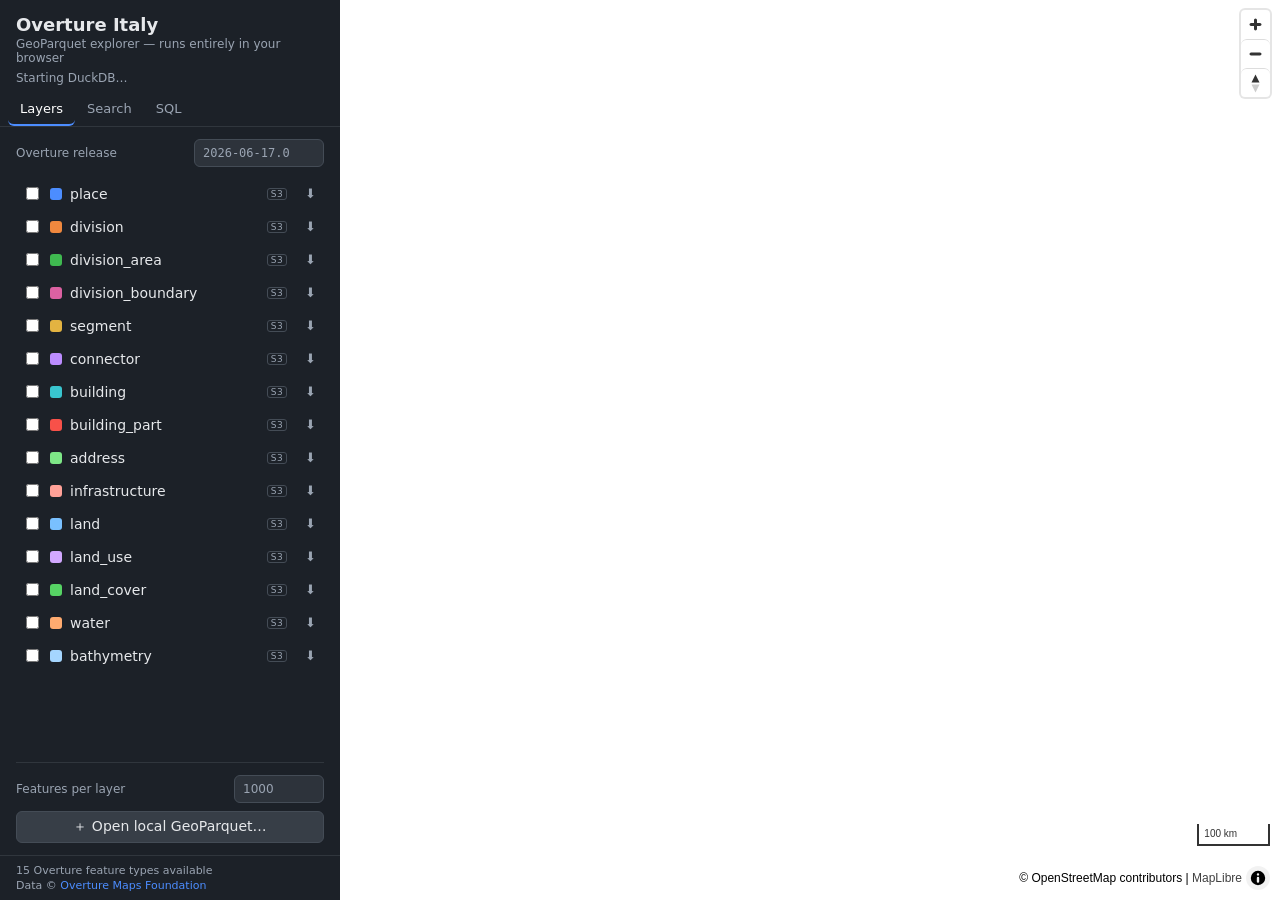
==== webapp/index.html @ 137fcdcf "Add browser-only web app: DuckDB-WASM explorer over Overture S3 - webapp/: static site (deployable t" ====
<!DOCTYPE html>
<html lang="en">
<head>
  <meta charset="utf-8">
  <meta name="viewport" content="width=device-width, initial-scale=1">
  <title>Overture Italy — browser GeoParquet explorer</title>
  <link rel="stylesheet" href="./vendor/maplibre-gl.css">
  <link rel="stylesheet" href="./style.css">
</head>
<body>
  <div id="sidebar">
    <header>
      <h1>Overture Italy</h1>
      <p class="subtitle">GeoParquet explorer — runs entirely in your browser</p>
      <p id="engine-status" class="muted">Starting DuckDB…</p>
    </header>

    <nav id="tabs">
      <button class="tab active" data-tab="layers">Layers</button>
      <button class="tab" data-tab="search">Search</button>
      <button class="tab" data-tab="sql">SQL</button>
    </nav>

    <section id="tab-layers" class="tab-panel active">
      <label class="release-row">Overture release
        <input id="release-input" value="2026-06-17.0" spellcheck="false">
      </label>
      <div id="layer-list"></div>
      <div class="panel-footer">
        <label>Features per layer
          <input id="limit-input" type="number" value="1000" min="100" max="10000" step="100">
        </label>
        <button id="local-file-btn">＋ Open local GeoParquet…</button>
        <input id="local-file-input" type="file" accept=".parquet,.geoparquet" multiple hidden>
      </div>
    </section>

    <section id="tab-search" class="tab-panel">
      <input id="search-input" type="search" placeholder="Search names in current view…" autocomplete="off">
      <p class="muted">Searches <code>names.primary</code> inside the current map view
        (a full-country name scan over the network would be slow).</p>
      <div id="search-results"></div>
    </section>

    <section id="tab-sql" class="tab-panel">
      <p class="muted">DuckDB SQL in your browser. Enabled datasets are views named after
        their feature type: <code id="sql-views">—</code></p>
      <textarea id="sql-input" rows="7" spellcheck="false">SELECT categories."primary" AS category, count(*) AS n
FROM place
WHERE bbox.xmin BETWEEN 12.45 AND 12.55
  AND bbox.ymin BETWEEN 41.87 AND 41.95
GROUP BY category ORDER BY n DESC LIMIT 25</textarea>
      <div class="sql-actions">
        <button id="sql-run">Run (Ctrl+Enter)</button>
        <button id="sql-clear-map" class="secondary">Clear map result</button>
      </div>
      <div id="sql-status" class="muted"></div>
      <div id="sql-results"></div>
    </section>

    <footer>
      <span id="status-line"></span>
      <span class="attribution">Data © <a href="https://overturemaps.org" target="_blank" rel="noopener">Overture Maps Foundation</a></span>
    </footer>
  </div>

  <div id="map"></div>

  <script src="./vendor/maplibre-gl.js"></script>
  <script type="module" src="./app.js"></script>
</body>
</html>
---- webapp/vendor/maplibre-gl.css ----
.maplibregl-map{font:12px/20px Helvetica Neue,Arial,Helvetica,sans-serif;overflow:hidden;position:relative;-webkit-tap-highlight-color:rgb(0 0 0/0)}.maplibregl-canvas{left:0;position:absolute;top:0}.maplibregl-map:fullscreen{height:100%;width:100%}.maplibregl-ctrl-group button.maplibregl-ctrl-compass{touch-action:none}.maplibregl-canvas-container.maplibregl-interactive,.maplibregl-ctrl-group button.maplibregl-ctrl-compass{cursor:grab;-webkit-user-select:none;-moz-user-select:none;user-select:none}.maplibregl-canvas-container.maplibregl-interactive.maplibregl-track-pointer{cursor:pointer}.maplibregl-canvas-container.maplibregl-interactive:active,.maplibregl-ctrl-group button.maplibregl-ctrl-compass:active{cursor:grabbing}.maplibregl-canvas-container.maplibregl-touch-zoom-rotate,.maplibregl-canvas-container.maplibregl-touch-zoom-rotate .maplibregl-canvas{touch-action:pan-x pan-y}.maplibregl-canvas-container.maplibregl-touch-drag-pan,.maplibregl-canvas-container.maplibregl-touch-drag-pan .maplibregl-canvas{touch-action:pinch-zoom}.maplibregl-canvas-container.maplibregl-touch-zoom-rotate.maplibregl-touch-drag-pan,.maplibregl-canvas-container.maplibregl-touch-zoom-rotate.maplibregl-touch-drag-pan .maplibregl-canvas{touch-action:none}.maplibregl-canvas-container.maplibregl-touch-drag-pan.maplibregl-cooperative-gestures,.maplibregl-canvas-container.maplibregl-touch-drag-pan.maplibregl-cooperative-gestures .maplibregl-canvas{touch-action:pan-x pan-y}.maplibregl-ctrl-bottom-left,.maplibregl-ctrl-bottom-right,.maplibregl-ctrl-top-left,.maplibregl-ctrl-top-right{pointer-events:none;position:absolute;z-index:2}.maplibregl-ctrl-top-left{left:0;top:0}.maplibregl-ctrl-top-right{right:0;top:0}.maplibregl-ctrl-bottom-left{bottom:0;left:0}.maplibregl-ctrl-bottom-right{bottom:0;right:0}.maplibregl-ctrl{clear:both;pointer-events:auto;transform:translate(0)}.maplibregl-ctrl-top-left .maplibregl-ctrl{float:left;margin:10px 0 0 10px}.maplibregl-ctrl-top-right .maplibregl-ctrl{float:right;margin:10px 10px 0 0}.maplibregl-ctrl-bottom-left .maplibregl-ctrl{float:left;margin:0 0 10px 10px}.maplibregl-ctrl-bottom-right .maplibregl-ctrl{float:right;margin:0 10px 10px 0}.maplibregl-ctrl-group{background:#fff;border-radius:4px}.maplibregl-ctrl-group:not(:empty){box-shadow:0 0 0 2px rgba(0,0,0,.1)}@media (forced-colors:active){.maplibregl-ctrl-group:not(:empty){box-shadow:0 0 0 2px ButtonText}}.maplibregl-ctrl-group button{background-color:transparent;border:0;box-sizing:border-box;cursor:pointer;display:block;height:29px;outline:none;padding:0;width:29px}.maplibregl-ctrl-group button+button{border-top:1px solid #ddd}.maplibregl-ctrl button .maplibregl-ctrl-icon{background-position:50%;background-repeat:no-repeat;display:block;height:100%;width:100%}@media (forced-colors:active){.maplibregl-ctrl-icon{background-color:transparent}.maplibregl-ctrl-group button+button{border-top:1px solid ButtonText}}.maplibregl-ctrl button::-moz-focus-inner{border:0;padding:0}.maplibregl-ctrl-attrib-button:focus,.maplibregl-ctrl-group button:focus{box-shadow:0 0 2px 2px #0096ff}.maplibregl-ctrl button:disabled{cursor:not-allowed}.maplibregl-ctrl button:disabled .maplibregl-ctrl-icon{opacity:.25}.maplibregl-ctrl button:not(:disabled):hover{background-color:rgb(0 0 0/5%)}.maplibregl-ctrl-group button:focus:focus-visible{box-shadow:0 0 2px 2px #0096ff}.maplibregl-ctrl-group button:focus:not(:focus-visible){box-shadow:none}.maplibregl-ctrl-group button:focus:first-child{border-radius:4px 4px 0 0}.maplibregl-ctrl-group button:focus:last-child{border-radius:0 0 4px 4px}.maplibregl-ctrl-group button:focus:only-child{border-radius:inherit}.maplibregl-ctrl button.maplibregl-ctrl-zoom-out .maplibregl-ctrl-icon{background-image:url("data:image/svg+xml;charset=utf-8,%3Csvg xmlns='http://www.w3.org/2000/svg' width='29' height='29' fill='%23333' viewBox='0 0 29 29'%3E%3Cpath d='M10 13c-.75 0-1.5.75-1.5 1.5S9.25 16 10 16h9c.75 0 1.5-.75 1.5-1.5S19.75 13 19 13z'/%3E%3C/svg%3E")}.maplibregl-ctrl button.maplibregl-ctrl-zoom-in .maplibregl-ctrl-icon{background-image:url("data:image/svg+xml;charset=utf-8,%3Csvg xmlns='http://www.w3.org/2000/svg' width='29' height='29' fill='%23333' viewBox='0 0 29 29'%3E%3Cpath d='M14.5 8.5c-.75 0-1.5.75-1.5 1.5v3h-3c-.75 0-1.5.75-1.5 1.5S9.25 16 10 16h3v3c0 .75.75 1.5 1.5 1.5S16 19.75 16 19v-3h3c.75 0 1.5-.75 1.5-1.5S19.75 13 19 13h-3v-3c0-.75-.75-1.5-1.5-1.5'/%3E%3C/svg%3E")}@media (forced-colors:active){.maplibregl-ctrl button.maplibregl-ctrl-zoom-out .maplibregl-ctrl-icon{background-image:url("data:image/svg+xml;charset=utf-8,%3Csvg xmlns='http://www.w3.org/2000/svg' width='29' height='29' fill='%23fff' viewBox='0 0 29 29'%3E%3Cpath d='M10 13c-.75 0-1.5.75-1.5 1.5S9.25 16 10 16h9c.75 0 1.5-.75 1.5-1.5S19.75 13 19 13z'/%3E%3C/svg%3E")}.maplibregl-ctrl button.maplibregl-ctrl-zoom-in .maplibregl-ctrl-icon{background-image:url("data:image/svg+xml;charset=utf-8,%3Csvg xmlns='http://www.w3.org/2000/svg' width='29' height='29' fill='%23fff' viewBox='0 0 29 29'%3E%3Cpath d='M14.5 8.5c-.75 0-1.5.75-1.5 1.5v3h-3c-.75 0-1.5.75-1.5 1.5S9.25 16 10 16h3v3c0 .75.75 1.5 1.5 1.5S16 19.75 16 19v-3h3c.75 0 1.5-.75 1.5-1.5S19.75 13 19 13h-3v-3c0-.75-.75-1.5-1.5-1.5'/%3E%3C/svg%3E")}}@media (forced-colors:active) and (prefers-color-scheme:light){.maplibregl-ctrl button.maplibregl-ctrl-zoom-out .maplibregl-ctrl-icon{background-image:url("data:image/svg+xml;charset=utf-8,%3Csvg xmlns='http://www.w3.org/2000/svg' width='29' height='29' viewBox='0 0 29 29'%3E%3Cpath d='M10 13c-.75 0-1.5.75-1.5 1.5S9.25 16 10 16h9c.75 0 1.5-.75 1.5-1.5S19.75 13 19 13z'/%3E%3C/svg%3E")}.maplibregl-ctrl button.maplibregl-ctrl-zoom-in .maplibregl-ctrl-icon{background-image:url("data:image/svg+xml;charset=utf-8,%3Csvg xmlns='http://www.w3.org/2000/svg' width='29' height='29' viewBox='0 0 29 29'%3E%3Cpath d='M14.5 8.5c-.75 0-1.5.75-1.5 1.5v3h-3c-.75 0-1.5.75-1.5 1.5S9.25 16 10 16h3v3c0 .75.75 1.5 1.5 1.5S16 19.75 16 19v-3h3c.75 0 1.5-.75 1.5-1.5S19.75 13 19 13h-3v-3c0-.75-.75-1.5-1.5-1.5'/%3E%3C/svg%3E")}}.maplibregl-ctrl button.maplibregl-ctrl-fullscreen .maplibregl-ctrl-icon{background-image:url("data:image/svg+xml;charset=utf-8,%3Csvg xmlns='http://www.w3.org/2000/svg' width='29' height='29' fill='%23333' viewBox='0 0 29 29'%3E%3Cpath d='M24 16v5.5c0 1.75-.75 2.5-2.5 2.5H16v-1l3-1.5-4-5.5 1-1 5.5 4 1.5-3zM6 16l1.5 3 5.5-4 1 1-4 5.5 3 1.5v1H7.5C5.75 24 5 23.25 5 21.5V16zm7-11v1l-3 1.5 4 5.5-1 1-5.5-4L6 13H5V7.5C5 5.75 5.75 5 7.5 5zm11 2.5c0-1.75-.75-2.5-2.5-2.5H16v1l3 1.5-4 5.5 1 1 5.5-4 1.5 3h1z'/%3E%3C/svg%3E")}.maplibregl-ctrl button.maplibregl-ctrl-shrink .maplibregl-ctrl-icon{background-image:url("data:image/svg+xml;charset=utf-8,%3Csvg xmlns='http://www.w3.org/2000/svg' width='29' height='29' viewBox='0 0 29 29'%3E%3Cpath d='M18.5 16c-1.75 0-2.5.75-2.5 2.5V24h1l1.5-3 5.5 4 1-1-4-5.5 3-1.5v-1zM13 18.5c0-1.75-.75-2.5-2.5-2.5H5v1l3 1.5L4 24l1 1 5.5-4 1.5 3h1zm3-8c0 1.75.75 2.5 2.5 2.5H24v-1l-3-1.5L25 5l-1-1-5.5 4L17 5h-1zM10.5 13c1.75 0 2.5-.75 2.5-2.5V5h-1l-1.5 3L5 4 4 5l4 5.5L5 12v1z'/%3E%3C/svg%3E")}@media (forced-colors:active){.maplibregl-ctrl button.maplibregl-ctrl-fullscreen .maplibregl-ctrl-icon{background-image:url("data:image/svg+xml;charset=utf-8,%3Csvg xmlns='http://www.w3.org/2000/svg' width='29' height='29' fill='%23fff' viewBox='0 0 29 29'%3E%3Cpath d='M24 16v5.5c0 1.75-.75 2.5-2.5 2.5H16v-1l3-1.5-4-5.5 1-1 5.5 4 1.5-3zM6 16l1.5 3 5.5-4 1 1-4 5.5 3 1.5v1H7.5C5.75 24 5 23.25 5 21.5V16zm7-11v1l-3 1.5 4 5.5-1 1-5.5-4L6 13H5V7.5C5 5.75 5.75 5 7.5 5zm11 2.5c0-1.75-.75-2.5-2.5-2.5H16v1l3 1.5-4 5.5 1 1 5.5-4 1.5 3h1z'/%3E%3C/svg%3E")}.maplibregl-ctrl button.maplibregl-ctrl-shrink .maplibregl-ctrl-icon{background-image:url("data:image/svg+xml;charset=utf-8,%3Csvg xmlns='http://www.w3.org/2000/svg' width='29' height='29' fill='%23fff' viewBox='0 0 29 29'%3E%3Cpath d='M18.5 16c-1.75 0-2.5.75-2.5 2.5V24h1l1.5-3 5.5 4 1-1-4-5.5 3-1.5v-1zM13 18.5c0-1.75-.75-2.5-2.5-2.5H5v1l3 1.5L4 24l1 1 5.5-4 1.5 3h1zm3-8c0 1.75.75 2.5 2.5 2.5H24v-1l-3-1.5L25 5l-1-1-5.5 4L17 5h-1zM10.5 13c1.75 0 2.5-.75 2.5-2.5V5h-1l-1.5 3L5 4 4 5l4 5.5L5 12v1z'/%3E%3C/svg%3E")}}@media (forced-colors:active) and (prefers-color-scheme:light){.maplibregl-ctrl button.maplibregl-ctrl-fullscreen .maplibregl-ctrl-icon{background-image:url("data:image/svg+xml;charset=utf-8,%3Csvg xmlns='http://www.w3.org/2000/svg' width='29' height='29' viewBox='0 0 29 29'%3E%3Cpath d='M24 16v5.5c0 1.75-.75 2.5-2.5 2.5H16v-1l3-1.5-4-5.5 1-1 5.5 4 1.5-3zM6 16l1.5 3 5.5-4 1 1-4 5.5 3 1.5v1H7.5C5.75 24 5 23.25 5 21.5V16zm7-11v1l-3 1.5 4 5.5-1 1-5.5-4L6 13H5V7.5C5 5.75 5.75 5 7.5 5zm11 2.5c0-1.75-.75-2.5-2.5-2.5H16v1l3 1.5-4 5.5 1 1 5.5-4 1.5 3h1z'/%3E%3C/svg%3E")}.maplibregl-ctrl button.maplibregl-ctrl-shrink .maplibregl-ctrl-icon{background-image:url("data:image/svg+xml;charset=utf-8,%3Csvg xmlns='http://www.w3.org/2000/svg' width='29' height='29' viewBox='0 0 29 29'%3E%3Cpath d='M18.5 16c-1.75 0-2.5.75-2.5 2.5V24h1l1.5-3 5.5 4 1-1-4-5.5 3-1.5v-1zM13 18.5c0-1.75-.75-2.5-2.5-2.5H5v1l3 1.5L4 24l1 1 5.5-4 1.5 3h1zm3-8c0 1.75.75 2.5 2.5 2.5H24v-1l-3-1.5L25 5l-1-1-5.5 4L17 5h-1zM10.5 13c1.75 0 2.5-.75 2.5-2.5V5h-1l-1.5 3L5 4 4 5l4 5.5L5 12v1z'/%3E%3C/svg%3E")}}.maplibregl-ctrl button.maplibregl-ctrl-compass .maplibregl-ctrl-icon{background-image:url("data:image/svg+xml;charset=utf-8,%3Csvg xmlns='http://www.w3.org/2000/svg' width='29' height='29' fill='%23333' viewBox='0 0 29 29'%3E%3Cpath d='m10.5 14 4-8 4 8z'/%3E%3Cpath fill='%23ccc' d='m10.5 16 4 8 4-8z'/%3E%3C/svg%3E")}@media (forced-colors:active){.maplibregl-ctrl button.maplibregl-ctrl-compass .maplibregl-ctrl-icon{background-image:url("data:image/svg+xml;charset=utf-8,%3Csvg xmlns='http://www.w3.org/2000/svg' width='29' height='29' fill='%23fff' viewBox='0 0 29 29'%3E%3Cpath d='m10.5 14 4-8 4 8z'/%3E%3Cpath fill='%23ccc' d='m10.5 16 4 8 4-8z'/%3E%3C/svg%3E")}}@media (forced-colors:active) and (prefers-color-scheme:light){.maplibregl-ctrl button.maplibregl-ctrl-compass .maplibregl-ctrl-icon{background-image:url("data:image/svg+xml;charset=utf-8,%3Csvg xmlns='http://www.w3.org/2000/svg' width='29' height='29' viewBox='0 0 29 29'%3E%3Cpath d='m10.5 14 4-8 4 8z'/%3E%3Cpath fill='%23ccc' d='m10.5 16 4 8 4-8z'/%3E%3C/svg%3E")}}.maplibregl-ctrl button.maplibregl-ctrl-terrain .maplibregl-ctrl-icon{background-image:url("data:image/svg+xml;charset=utf-8,%3Csvg xmlns='http://www.w3.org/2000/svg' width='22' height='22' fill='%23333' viewBox='0 0 22 22'%3E%3Cpath d='m1.754 13.406 4.453-4.851 3.09 3.09 3.281 3.277.969-.969-3.309-3.312 3.844-4.121 6.148 6.886h1.082v-.855l-7.207-8.07-4.84 5.187L6.169 6.57l-5.48 5.965v.871ZM.688 16.844h20.625v1.375H.688Zm0 0'/%3E%3C/svg%3E")}.maplibregl-ctrl button.maplibregl-ctrl-terrain-enabled .maplibregl-ctrl-icon{background-image:url("data:image/svg+xml;charset=utf-8,%3Csvg xmlns='http://www.w3.org/2000/svg' width='22' height='22' fill='%2333b5e5' viewBox='0 0 22 22'%3E%3Cpath d='m1.754 13.406 4.453-4.851 3.09 3.09 3.281 3.277.969-.969-3.309-3.312 3.844-4.121 6.148 6.886h1.082v-.855l-7.207-8.07-4.84 5.187L6.169 6.57l-5.48 5.965v.871ZM.688 16.844h20.625v1.375H.688Zm0 0'/%3E%3C/svg%3E")}.maplibregl-ctrl button.maplibregl-ctrl-geolocate .maplibregl-ctrl-icon{background-image:url("data:image/svg+xml;charset=utf-8,%3Csvg xmlns='http://www.w3.org/2000/svg' width='29' height='29' fill='%23333' viewBox='0 0 20 20'%3E%3Cpath d='M10 4C9 4 9 5 9 5v.1A5 5 0 0 0 5.1 9H5s-1 0-1 1 1 1 1 1h.1A5 5 0 0 0 9 14.9v.1s0 1 1 1 1-1 1-1v-.1a5 5 0 0 0 3.9-3.9h.1s1 0 1-1-1-1-1-1h-.1A5 5 0 0 0 11 5.1V5s0-1-1-1m0 2.5a3.5 3.5 0 1 1 0 7 3.5 3.5 0 1 1 0-7'/%3E%3Ccircle cx='10' cy='10' r='2'/%3E%3C/svg%3E")}.maplibregl-ctrl button.maplibregl-ctrl-geolocate:disabled .maplibregl-ctrl-icon{background-image:url("data:image/svg+xml;charset=utf-8,%3Csvg xmlns='http://www.w3.org/2000/svg' width='29' height='29' fill='%23aaa' viewBox='0 0 20 20'%3E%3Cpath d='M10 4C9 4 9 5 9 5v.1A5 5 0 0 0 5.1 9H5s-1 0-1 1 1 1 1 1h.1A5 5 0 0 0 9 14.9v.1s0 1 1 1 1-1 1-1v-.1a5 5 0 0 0 3.9-3.9h.1s1 0 1-1-1-1-1-1h-.1A5 5 0 0 0 11 5.1V5s0-1-1-1m0 2.5a3.5 3.5 0 1 1 0 7 3.5 3.5 0 1 1 0-7'/%3E%3Ccircle cx='10' cy='10' r='2'/%3E%3Cpath fill='red' d='m14 5 1 1-9 9-1-1z'/%3E%3C/svg%3E")}.maplibregl-ctrl button.maplibregl-ctrl-geolocate.maplibregl-ctrl-geolocate-active .maplibregl-ctrl-icon{background-image:url("data:image/svg+xml;charset=utf-8,%3Csvg xmlns='http://www.w3.org/2000/svg' width='29' height='29' fill='%2333b5e5' viewBox='0 0 20 20'%3E%3Cpath d='M10 4C9 4 9 5 9 5v.1A5 5 0 0 0 5.1 9H5s-1 0-1 1 1 1 1 1h.1A5 5 0 0 0 9 14.9v.1s0 1 1 1 1-1 1-1v-.1a5 5 0 0 0 3.9-3.9h.1s1 0 1-1-1-1-1-1h-.1A5 5 0 0 0 11 5.1V5s0-1-1-1m0 2.5a3.5 3.5 0 1 1 0 7 3.5 3.5 0 1 1 0-7'/%3E%3Ccircle cx='10' cy='10' r='2'/%3E%3C/svg%3E")}.maplibregl-ctrl button.maplibregl-ctrl-geolocate.maplibregl-ctrl-geolocate-active-error .maplibregl-ctrl-icon{background-image:url("data:image/svg+xml;charset=utf-8,%3Csvg xmlns='http://www.w3.org/2000/svg' width='29' height='29' fill='%23e58978' viewBox='0 0 20 20'%3E%3Cpath d='M10 4C9 4 9 5 9 5v.1A5 5 0 0 0 5.1 9H5s-1 0-1 1 1 1 1 1h.1A5 5 0 0 0 9 14.9v.1s0 1 1 1 1-1 1-1v-.1a5 5 0 0 0 3.9-3.9h.1s1 0 1-1-1-1-1-1h-.1A5 5 0 0 0 11 5.1V5s0-1-1-1m0 2.5a3.5 3.5 0 1 1 0 7 3.5 3.5 0 1 1 0-7'/%3E%3Ccircle cx='10' cy='10' r='2'/%3E%3C/svg%3E")}.maplibregl-ctrl button.maplibregl-ctrl-geolocate.maplibregl-ctrl-geolocate-background .maplibregl-ctrl-icon{background-image:url("data:image/svg+xml;charset=utf-8,%3Csvg xmlns='http://www.w3.org/2000/svg' width='29' height='29' fill='%2333b5e5' viewBox='0 0 20 20'%3E%3Cpath d='M10 4C9 4 9 5 9 5v.1A5 5 0 0 0 5.1 9H5s-1 0-1 1 1 1 1 1h.1A5 5 0 0 0 9 14.9v.1s0 1 1 1 1-1 1-1v-.1a5 5 0 0 0 3.9-3.9h.1s1 0 1-1-1-1-1-1h-.1A5 5 0 0 0 11 5.1V5s0-1-1-1m0 2.5a3.5 3.5 0 1 1 0 7 3.5 3.5 0 1 1 0-7'/%3E%3C/svg%3E")}.maplibregl-ctrl button.maplibregl-ctrl-geolocate.maplibregl-ctrl-geolocate-background-error .maplibregl-ctrl-icon{background-image:url("data:image/svg+xml;charset=utf-8,%3Csvg xmlns='http://www.w3.org/2000/svg' width='29' height='29' fill='%23e54e33' viewBox='0 0 20 20'%3E%3Cpath d='M10 4C9 4 9 5 9 5v.1A5 5 0 0 0 5.1 9H5s-1 0-1 1 1 1 1 1h.1A5 5 0 0 0 9 14.9v.1s0 1 1 1 1-1 1-1v-.1a5 5 0 0 0 3.9-3.9h.1s1 0 1-1-1-1-1-1h-.1A5 5 0 0 0 11 5.1V5s0-1-1-1m0 2.5a3.5 3.5 0 1 1 0 7 3.5 3.5 0 1 1 0-7'/%3E%3C/svg%3E")}.maplibregl-ctrl button.maplibregl-ctrl-geolocate.maplibregl-ctrl-geolocate-waiting .maplibregl-ctrl-icon{animation:maplibregl-spin 2s linear infinite}@media (forced-colors:active){.maplibregl-ctrl button.maplibregl-ctrl-geolocate .maplibregl-ctrl-icon{background-image:url("data:image/svg+xml;charset=utf-8,%3Csvg xmlns='http://www.w3.org/2000/svg' width='29' height='29' fill='%23fff' viewBox='0 0 20 20'%3E%3Cpath d='M10 4C9 4 9 5 9 5v.1A5 5 0 0 0 5.1 9H5s-1 0-1 1 1 1 1 1h.1A5 5 0 0 0 9 14.9v.1s0 1 1 1 1-1 1-1v-.1a5 5 0 0 0 3.9-3.9h.1s1 0 1-1-1-1-1-1h-.1A5 5 0 0 0 11 5.1V5s0-1-1-1m0 2.5a3.5 3.5 0 1 1 0 7 3.5 3.5 0 1 1 0-7'/%3E%3Ccircle cx='10' cy='10' r='2'/%3E%3C/svg%3E")}.maplibregl-ctrl button.maplibregl-ctrl-geolocate:disabled .maplibregl-ctrl-icon{background-image:url("data:image/svg+xml;charset=utf-8,%3Csvg xmlns='http://www.w3.org/2000/svg' width='29' height='29' fill='%23999' viewBox='0 0 20 20'%3E%3Cpath d='M10 4C9 4 9 5 9 5v.1A5 5 0 0 0 5.1 9H5s-1 0-1 1 1 1 1 1h.1A5 5 0 0 0 9 14.9v.1s0 1 1 1 1-1 1-1v-.1a5 5 0 0 0 3.9-3.9h.1s1 0 1-1-1-1-1-1h-.1A5 5 0 0 0 11 5.1V5s0-1-1-1m0 2.5a3.5 3.5 0 1 1 0 7 3.5 3.5 0 1 1 0-7'/%3E%3Ccircle cx='10' cy='10' r='2'/%3E%3Cpath fill='red' d='m14 5 1 1-9 9-1-1z'/%3E%3C/svg%3E")}.maplibregl-ctrl button.maplibregl-ctrl-geolocate.maplibregl-ctrl-geolocate-active .maplibregl-ctrl-icon{background-image:url("data:image/svg+xml;charset=utf-8,%3Csvg xmlns='http://www.w3.org/2000/svg' width='29' height='29' fill='%2333b5e5' viewBox='0 0 20 20'%3E%3Cpath d='M10 4C9 4 9 5 9 5v.1A5 5 0 0 0 5.1 9H5s-1 0-1 1 1 1 1 1h.1A5 5 0 0 0 9 14.9v.1s0 1 1 1 1-1 1-1v-.1a5 5 0 0 0 3.9-3.9h.1s1 0 1-1-1-1-1-1h-.1A5 5 0 0 0 11 5.1V5s0-1-1-1m0 2.5a3.5 3.5 0 1 1 0 7 3.5 3.5 0 1 1 0-7'/%3E%3Ccircle cx='10' cy='10' r='2'/%3E%3C/svg%3E")}.maplibregl-ctrl button.maplibregl-ctrl-geolocate.maplibregl-ctrl-geolocate-active-error .maplibregl-ctrl-icon{background-image:url("data:image/svg+xml;charset=utf-8,%3Csvg xmlns='http://www.w3.org/2000/svg' width='29' height='29' fill='%23e58978' viewBox='0 0 20 20'%3E%3Cpath d='M10 4C9 4 9 5 9 5v.1A5 5 0 0 0 5.1 9H5s-1 0-1 1 1 1 1 1h.1A5 5 0 0 0 9 14.9v.1s0 1 1 1 1-1 1-1v-.1a5 5 0 0 0 3.9-3.9h.1s1 0 1-1-1-1-1-1h-.1A5 5 0 0 0 11 5.1V5s0-1-1-1m0 2.5a3.5 3.5 0 1 1 0 7 3.5 3.5 0 1 1 0-7'/%3E%3Ccircle cx='10' cy='10' r='2'/%3E%3C/svg%3E")}.maplibregl-ctrl button.maplibregl-ctrl-geolocate.maplibregl-ctrl-geolocate-background .maplibregl-ctrl-icon{background-image:url("data:image/svg+xml;charset=utf-8,%3Csvg xmlns='http://www.w3.org/2000/svg' width='29' height='29' fill='%2333b5e5' viewBox='0 0 20 20'%3E%3Cpath d='M10 4C9 4 9 5 9 5v.1A5 5 0 0 0 5.1 9H5s-1 0-1 1 1 1 1 1h.1A5 5 0 0 0 9 14.9v.1s0 1 1 1 1-1 1-1v-.1a5 5 0 0 0 3.9-3.9h.1s1 0 1-1-1-1-1-1h-.1A5 5 0 0 0 11 5.1V5s0-1-1-1m0 2.5a3.5 3.5 0 1 1 0 7 3.5 3.5 0 1 1 0-7'/%3E%3C/svg%3E")}.maplibregl-ctrl button.maplibregl-ctrl-geolocate.maplibregl-ctrl-geolocate-background-error .maplibregl-ctrl-icon{background-image:url("data:image/svg+xml;charset=utf-8,%3Csvg xmlns='http://www.w3.org/2000/svg' width='29' height='29' fill='%23e54e33' viewBox='0 0 20 20'%3E%3Cpath d='M10 4C9 4 9 5 9 5v.1A5 5 0 0 0 5.1 9H5s-1 0-1 1 1 1 1 1h.1A5 5 0 0 0 9 14.9v.1s0 1 1 1 1-1 1-1v-.1a5 5 0 0 0 3.9-3.9h.1s1 0 1-1-1-1-1-1h-.1A5 5 0 0 0 11 5.1V5s0-1-1-1m0 2.5a3.5 3.5 0 1 1 0 7 3.5 3.5 0 1 1 0-7'/%3E%3C/svg%3E")}}@media (forced-colors:active) and (prefers-color-scheme:light){.maplibregl-ctrl button.maplibregl-ctrl-geolocate .maplibregl-ctrl-icon{background-image:url("data:image/svg+xml;charset=utf-8,%3Csvg xmlns='http://www.w3.org/2000/svg' width='29' height='29' viewBox='0 0 20 20'%3E%3Cpath d='M10 4C9 4 9 5 9 5v.1A5 5 0 0 0 5.1 9H5s-1 0-1 1 1 1 1 1h.1A5 5 0 0 0 9 14.9v.1s0 1 1 1 1-1 1-1v-.1a5 5 0 0 0 3.9-3.9h.1s1 0 1-1-1-1-1-1h-.1A5 5 0 0 0 11 5.1V5s0-1-1-1m0 2.5a3.5 3.5 0 1 1 0 7 3.5 3.5 0 1 1 0-7'/%3E%3Ccircle cx='10' cy='10' r='2'/%3E%3C/svg%3E")}.maplibregl-ctrl button.maplibregl-ctrl-geolocate:disabled .maplibregl-ctrl-icon{background-image:url("data:image/svg+xml;charset=utf-8,%3Csvg xmlns='http://www.w3.org/2000/svg' width='29' height='29' fill='%23666' viewBox='0 0 20 20'%3E%3Cpath d='M10 4C9 4 9 5 9 5v.1A5 5 0 0 0 5.1 9H5s-1 0-1 1 1 1 1 1h.1A5 5 0 0 0 9 14.9v.1s0 1 1 1 1-1 1-1v-.1a5 5 0 0 0 3.9-3.9h.1s1 0 1-1-1-1-1-1h-.1A5 5 0 0 0 11 5.1V5s0-1-1-1m0 2.5a3.5 3.5 0 1 1 0 7 3.5 3.5 0 1 1 0-7'/%3E%3Ccircle cx='10' cy='10' r='2'/%3E%3Cpath fill='red' d='m14 5 1 1-9 9-1-1z'/%3E%3C/svg%3E")}}@keyframes maplibregl-spin{0%{transform:rotate(0deg)}to{transform:rotate(1turn)}}a.maplibregl-ctrl-logo{background-image:url("data:image/svg+xml;charset=utf-8,%3Csvg xmlns='http://www.w3.org/2000/svg' width='88' height='23' fill='none'%3E%3Cpath fill='%23000' fill-opacity='.4' fill-rule='evenodd' d='M17.408 16.796h-1.827l2.501-12.095h.198l3.324 6.533.988 2.19.988-2.19 3.258-6.533h.181l2.6 12.095h-1.81l-1.218-5.644-.362-1.71-.658 1.71-2.929 5.644h-.098l-2.914-5.644-.757-1.71-.345 1.71zm1.958-3.42-.726 3.663a1.255 1.255 0 0 1-1.232 1.011h-1.827a1.255 1.255 0 0 1-1.229-1.509l2.501-12.095a1.255 1.255 0 0 1 1.23-1.001h.197a1.25 1.25 0 0 1 1.12.685l3.19 6.273 3.125-6.263a1.25 1.25 0 0 1 1.123-.695h.181a1.255 1.255 0 0 1 1.227.991l1.443 6.71a5 5 0 0 1 .314-.787l.009-.016a4.6 4.6 0 0 1 1.777-1.887c.782-.46 1.668-.667 2.611-.667a4.6 4.6 0 0 1 1.7.32l.306.134c.21-.16.474-.256.759-.256h1.694a1.255 1.255 0 0 1 1.212.925 1.255 1.255 0 0 1 1.212-.925h1.711c.284 0 .545.094.755.252.613-.3 1.312-.45 2.075-.45 1.356 0 2.557.445 3.482 1.4q.47.48.763 1.064V4.701a1.255 1.255 0 0 1 1.255-1.255h1.86A1.255 1.255 0 0 1 54.44 4.7v9.194h2.217c.19 0 .37.043.532.118v-4.77c0-.356.147-.678.385-.906a2.42 2.42 0 0 1-.682-1.71c0-.665.267-1.253.735-1.7a2.45 2.45 0 0 1 1.722-.674 2.43 2.43 0 0 1 1.705.675q.318.302.504.683V4.7a1.255 1.255 0 0 1 1.255-1.255h1.744A1.255 1.255 0 0 1 65.812 4.7v3.335a4.8 4.8 0 0 1 1.526-.246c.938 0 1.817.214 2.59.69a4.47 4.47 0 0 1 1.67 1.743v-.98a1.255 1.255 0 0 1 1.256-1.256h1.777c.233 0 .451.064.639.174a3.4 3.4 0 0 1 1.567-.372c.346 0 .861.02 1.285.232a1.25 1.25 0 0 1 .689 1.004 4.7 4.7 0 0 1 .853-.588c.795-.44 1.675-.647 2.61-.647 1.385 0 2.65.39 3.525 1.396.836.938 1.168 2.173 1.168 3.528q-.001.515-.056 1.051a1.255 1.255 0 0 1-.947 1.09l.408.952a1.255 1.255 0 0 1-.477 1.552c-.418.268-.92.463-1.458.612-.613.171-1.304.244-2.049.244-1.06 0-2.043-.207-2.886-.698l-.015-.008c-.798-.48-1.419-1.135-1.818-1.963l-.004-.008a5.8 5.8 0 0 1-.548-2.512q0-.429.053-.843a1.3 1.3 0 0 1-.333-.086l-.166-.004c-.223 0-.426.062-.643.228-.03.024-.142.139-.142.59v3.883a1.255 1.255 0 0 1-1.256 1.256h-1.777a1.255 1.255 0 0 1-1.256-1.256V15.69l-.032.057a4.8 4.8 0 0 1-1.86 1.833 5.04 5.04 0 0 1-2.484.634 4.5 4.5 0 0 1-1.935-.424 1.25 1.25 0 0 1-.764.258h-1.71a1.255 1.255 0 0 1-1.256-1.255V7.687a2.4 2.4 0 0 1-.428.625c.253.23.412.561.412.93v7.553a1.255 1.255 0 0 1-1.256 1.255h-1.843a1.25 1.25 0 0 1-.894-.373c-.228.23-.544.373-.894.373H51.32a1.255 1.255 0 0 1-1.256-1.255v-1.251l-.061.117a4.7 4.7 0 0 1-1.782 1.884 4.77 4.77 0 0 1-2.485.67 5.6 5.6 0 0 1-1.485-.188l.009 2.764a1.255 1.255 0 0 1-1.255 1.259h-1.729a1.255 1.255 0 0 1-1.255-1.255v-3.537a1.255 1.255 0 0 1-1.167.793h-1.679a1.25 1.25 0 0 1-.77-.263 4.5 4.5 0 0 1-1.945.429c-.885 0-1.724-.21-2.495-.632l-.017-.01a5 5 0 0 1-1.081-.836 1.255 1.255 0 0 1-1.254 1.312h-1.81a1.255 1.255 0 0 1-1.228-.99l-.782-3.625-2.044 3.939a1.25 1.25 0 0 1-1.115.676h-.098a1.25 1.25 0 0 1-1.116-.68l-2.061-3.994zM35.92 16.63l.207-.114.223-.15q.493-.356.735-.785l.061-.118.033 1.332h1.678V9.242h-1.694l-.033 1.267q-.133-.329-.526-.658l-.032-.028a3.2 3.2 0 0 0-.668-.428l-.27-.12a3.3 3.3 0 0 0-1.235-.23q-1.136-.001-1.974.493a3.36 3.36 0 0 0-1.3 1.382q-.445.89-.444 2.074 0 1.2.51 2.107a3.8 3.8 0 0 0 1.382 1.381 3.9 3.9 0 0 0 1.893.477q.795 0 1.455-.33zm-2.789-5.38q-.576.675-.575 1.762 0 1.102.559 1.794.576.675 1.645.675a2.25 2.25 0 0 0 .934-.19 2.2 2.2 0 0 0 .468-.29l.178-.161a2.2 2.2 0 0 0 .397-.561q.244-.5.244-1.15v-.115q0-.708-.296-1.267l-.043-.077a2.2 2.2 0 0 0-.633-.709l-.13-.086-.047-.028a2.1 2.1 0 0 0-1.073-.285q-1.052 0-1.629.692zm2.316 2.706c.163-.17.28-.407.28-.83v-.114c0-.292-.06-.508-.15-.68a.96.96 0 0 0-.353-.389.85.85 0 0 0-.464-.127c-.4 0-.56.114-.664.239l-.01.012c-.148.174-.275.45-.275.945 0 .506.122.801.27.99.097.11.266.224.68.224.303 0 .504-.09.687-.269zm7.545 1.705a2.6 2.6 0 0 0 .331.423q.319.33.755.548l.173.074q.65.255 1.49.255 1.02 0 1.844-.493a3.45 3.45 0 0 0 1.316-1.4q.493-.904.493-2.089 0-1.909-.988-2.913-.988-1.02-2.584-1.02-.898 0-1.575.347a3 3 0 0 0-.415.262l-.199.166a3.4 3.4 0 0 0-.64.82V9.242h-1.712v11.553h1.729l-.017-5.134zm.53-1.138q.206.29.48.5l.155.11.053.034q.51.296 1.119.297 1.07 0 1.645-.675.577-.69.576-1.762 0-1.119-.576-1.777-.558-.675-1.645-.675-.435 0-.835.16a2 2 0 0 0-.284.136 2 2 0 0 0-.363.254 2.2 2.2 0 0 0-.46.569l-.082.162a2.6 2.6 0 0 0-.213 1.072v.115q0 .707.296 1.267l.135.211zm.964-.818a1.1 1.1 0 0 0 .367.385.94.94 0 0 0 .476.118c.423 0 .59-.117.687-.23.159-.194.28-.478.28-.95 0-.53-.133-.8-.266-.952l-.021-.025c-.078-.094-.231-.221-.68-.221a1 1 0 0 0-.503.135l-.012.007a.86.86 0 0 0-.335.343c-.073.133-.132.324-.132.614v.115a1.4 1.4 0 0 0 .14.66zm15.7-6.222q.347-.346.346-.856a1.05 1.05 0 0 0-.345-.79 1.18 1.18 0 0 0-.84-.329q-.51 0-.855.33a1.05 1.05 0 0 0-.346.79q0 .51.346.855.345.346.856.346.51 0 .839-.346zm4.337 9.314.033-1.332q.191.403.59.747l.098.081a4 4 0 0 0 .316.224l.223.122a3.2 3.2 0 0 0 1.44.322 3.8 3.8 0 0 0 1.875-.477 3.5 3.5 0 0 0 1.382-1.366q.527-.89.526-2.09 0-1.184-.444-2.073a3.24 3.24 0 0 0-1.283-1.399q-.823-.51-1.942-.51a3.5 3.5 0 0 0-1.527.344l-.086.043-.165.09a3 3 0 0 0-.33.214q-.432.315-.656.707a2 2 0 0 0-.099.198l.082-1.283V4.701h-1.744v12.095zm.473-2.509a2.5 2.5 0 0 0 .566.7q.117.098.245.18l.144.08a2.1 2.1 0 0 0 .975.232q1.07 0 1.645-.675.576-.69.576-1.778 0-1.102-.576-1.777-.56-.691-1.645-.692a2.2 2.2 0 0 0-1.015.235q-.22.113-.415.282l-.15.142a2.1 2.1 0 0 0-.42.594q-.223.479-.223 1.1v.115q0 .705.293 1.26zm2.616-.293c.157-.191.28-.479.28-.967 0-.51-.13-.79-.276-.961l-.021-.026c-.082-.1-.232-.225-.67-.225a.87.87 0 0 0-.681.279l-.012.011c-.154.155-.274.38-.274.807v.115c0 .285.057.499.144.669a1.1 1.1 0 0 0 .367.405c.137.082.28.123.455.123.423 0 .59-.118.686-.23zm8.266-3.013q.345-.13.724-.14l.069-.002q.493 0 .642.099l.247-1.794q-.196-.099-.717-.099a2.3 2.3 0 0 0-.545.063 2 2 0 0 0-.411.148 2.2 2.2 0 0 0-.4.249 2.5 2.5 0 0 0-.485.499 2.7 2.7 0 0 0-.32.581l-.05.137v-1.48h-1.778v7.553h1.777v-3.884q0-.546.159-.943a1.5 1.5 0 0 1 .466-.636 2.5 2.5 0 0 1 .399-.253 2 2 0 0 1 .224-.099zm9.784 2.656.05-.922q0-1.743-.856-2.698-.838-.97-2.584-.97-1.119-.001-2.007.493a3.46 3.46 0 0 0-1.4 1.382q-.493.906-.493 2.106 0 1.07.428 1.975.428.89 1.332 1.432.906.526 2.255.526.973 0 1.668-.185l.044-.012.135-.04q.613-.184.984-.421l-.542-1.267q-.3.162-.642.274l-.297.087q-.51.131-1.3.131-.954 0-1.497-.444a1.6 1.6 0 0 1-.192-.193q-.366-.44-.512-1.234l-.004-.021zm-5.427-1.256-.003.022h3.752v-.138q-.011-.727-.288-1.118a1 1 0 0 0-.156-.176q-.46-.428-1.316-.428-.986 0-1.494.604-.379.45-.494 1.234zm-27.053 2.77V4.7h-1.86v12.095h5.333V15.15zm7.103-5.908v7.553h-1.843V9.242h1.843z'/%3E%3Cpath fill='%23fff' d='m19.63 11.151-.757-1.71-.345 1.71-1.12 5.644h-1.827L18.083 4.7h.197l3.325 6.533.988 2.19.988-2.19L26.839 4.7h.181l2.6 12.095h-1.81l-1.218-5.644-.362-1.71-.658 1.71-2.93 5.644h-.098l-2.913-5.644zm14.836 5.81q-1.02 0-1.893-.478a3.8 3.8 0 0 1-1.381-1.382q-.51-.906-.51-2.106 0-1.185.444-2.074a3.36 3.36 0 0 1 1.3-1.382q.839-.494 1.974-.494a3.3 3.3 0 0 1 1.234.231 3.3 3.3 0 0 1 .97.575q.396.33.527.659l.033-1.267h1.694v7.553H37.18l-.033-1.332q-.279.593-1.02 1.053a3.17 3.17 0 0 1-1.662.444zm.296-1.482q.938 0 1.58-.642.642-.66.642-1.711v-.115q0-.708-.296-1.267a2.2 2.2 0 0 0-.807-.872 2.1 2.1 0 0 0-1.119-.313q-1.053 0-1.629.692-.575.675-.575 1.76 0 1.103.559 1.795.577.675 1.645.675zm6.521-6.237h1.711v1.4q.906-1.597 2.83-1.597 1.596 0 2.584 1.02.988 1.005.988 2.914 0 1.185-.493 2.09a3.46 3.46 0 0 1-1.316 1.399 3.5 3.5 0 0 1-1.844.493q-.954 0-1.662-.329a2.67 2.67 0 0 1-1.086-.97l.017 5.134h-1.728zm4.048 6.22q1.07 0 1.645-.674.577-.69.576-1.762 0-1.119-.576-1.777-.558-.675-1.645-.675-.592 0-1.12.296-.51.28-.822.823-.296.527-.296 1.234v.115q0 .708.296 1.267.313.543.823.855.51.296 1.119.297z'/%3E%3Cpath fill='%23e1e3e9' d='M51.325 4.7h1.86v10.45h3.473v1.646h-5.333zm7.12 4.542h1.843v7.553h-1.843zm.905-1.415a1.16 1.16 0 0 1-.856-.346 1.17 1.17 0 0 1-.346-.856 1.05 1.05 0 0 1 .346-.79q.346-.329.856-.329.494 0 .839.33a1.05 1.05 0 0 1 .345.79 1.16 1.16 0 0 1-.345.855q-.33.346-.84.346zm7.875 9.133a3.17 3.17 0 0 1-1.662-.444q-.723-.46-1.004-1.053l-.033 1.332h-1.71V4.701h1.743v4.657l-.082 1.283q.279-.658 1.086-1.119a3.5 3.5 0 0 1 1.778-.477q1.119 0 1.942.51a3.24 3.24 0 0 1 1.283 1.4q.445.888.444 2.072 0 1.201-.526 2.09a3.5 3.5 0 0 1-1.382 1.366 3.8 3.8 0 0 1-1.876.477zm-.296-1.481q1.069 0 1.645-.675.577-.69.577-1.778 0-1.102-.577-1.776-.56-.691-1.645-.692a2.12 2.12 0 0 0-1.58.659q-.642.641-.642 1.694v.115q0 .71.296 1.267a2.4 2.4 0 0 0 .807.872 2.1 2.1 0 0 0 1.119.313zm5.927-6.237h1.777v1.481q.263-.757.856-1.217a2.14 2.14 0 0 1 1.349-.46q.527 0 .724.098l-.247 1.794q-.149-.099-.642-.099-.774 0-1.416.494-.626.493-.626 1.58v3.883h-1.777V9.242zm9.534 7.718q-1.35 0-2.255-.526-.904-.543-1.332-1.432a4.6 4.6 0 0 1-.428-1.975q0-1.2.493-2.106a3.46 3.46 0 0 1 1.4-1.382q.889-.495 2.007-.494 1.744 0 2.584.97.855.956.856 2.7 0 .444-.05.92h-5.43q.18 1.005.708 1.45.542.443 1.497.443.79 0 1.3-.131a4 4 0 0 0 .938-.362l.542 1.267q-.411.263-1.119.46-.708.198-1.711.197zm1.596-4.558q.016-1.02-.444-1.432-.46-.428-1.316-.428-1.728 0-1.991 1.86z'/%3E%3Cpath d='M5.074 15.948a.484.657 0 0 0-.486.659v1.84a.484.657 0 0 0 .486.659h4.101a.484.657 0 0 0 .486-.659v-1.84a.484.657 0 0 0-.486-.659zm3.56 1.16H5.617v.838h3.017z' style='fill:%23fff;fill-rule:evenodd;stroke-width:1.03600001'/%3E%3Cg style='stroke-width:1.12603545'%3E%3Cpath d='M-9.408-1.416c-3.833-.025-7.056 2.912-7.08 6.615-.02 3.08 1.653 4.832 3.107 6.268.903.892 1.721 1.74 2.32 2.902l-.525-.004c-.543-.003-.992.304-1.24.639a1.87 1.87 0 0 0-.362 1.121l-.011 1.877c-.003.402.104.787.347 1.125.244.338.688.653 1.23.656l4.142.028c.542.003.99-.306 1.238-.641a1.87 1.87 0 0 0 .363-1.121l.012-1.875a1.87 1.87 0 0 0-.348-1.127c-.243-.338-.688-.653-1.23-.656l-.518-.004c.597-1.145 1.425-1.983 2.348-2.87 1.473-1.414 3.18-3.149 3.2-6.226-.016-3.59-2.923-6.684-6.993-6.707m-.006 1.1v.002c3.274.02 5.92 2.532 5.9 5.6-.017 2.706-1.39 4.026-2.863 5.44-1.034.994-2.118 2.033-2.814 3.633-.018.041-.052.055-.075.065q-.013.004-.02.01a.34.34 0 0 1-.226.084.34.34 0 0 1-.224-.086l-.092-.077c-.699-1.615-1.768-2.669-2.781-3.67-1.454-1.435-2.797-2.762-2.78-5.478.02-3.067 2.7-5.545 5.975-5.523m-.02 2.826c-1.62-.01-2.944 1.315-2.955 2.96-.01 1.646 1.295 2.988 2.916 2.999h.002c1.621.01 2.943-1.316 2.953-2.961.011-1.646-1.294-2.988-2.916-2.998m-.005 1.1c1.017.006 1.829.83 1.822 1.89s-.83 1.874-1.848 1.867c-1.018-.006-1.829-.83-1.822-1.89s.83-1.874 1.848-1.868m-2.155 11.857 4.14.025c.271.002.49.305.487.676l-.013 1.875c-.003.37-.224.67-.495.668l-4.14-.025c-.27-.002-.487-.306-.485-.676l.012-1.875c.003-.37.224-.67.494-.668' style='color:%23000;font-style:normal;font-variant:normal;font-weight:400;font-stretch:normal;font-size:medium;line-height:normal;font-family:sans-serif;font-variant-ligatures:normal;font-variant-position:normal;font-variant-caps:normal;font-variant-numeric:normal;font-variant-alternates:normal;font-feature-settings:normal;text-indent:0;text-align:start;text-decoration:none;text-decoration-line:none;text-decoration-style:solid;text-decoration-color:%23000;letter-spacing:normal;word-spacing:normal;text-transform:none;writing-mode:lr-tb;direction:ltr;text-orientation:mixed;dominant-baseline:auto;baseline-shift:baseline;text-anchor:start;white-space:normal;shape-padding:0;clip-rule:evenodd;display:inline;overflow:visible;visibility:visible;opacity:1;isolation:auto;mix-blend-mode:normal;color-interpolation:sRGB;color-interpolation-filters:linearRGB;solid-color:%23000;solid-opacity:1;vector-effect:none;fill:%23000;fill-opacity:.4;fill-rule:evenodd;stroke:none;stroke-width:2.47727823;stroke-linecap:butt;stroke-linejoin:miter;stroke-miterlimit:4;stroke-dasharray:none;stroke-dashoffset:0;stroke-opacity:1;color-rendering:auto;image-rendering:auto;shape-rendering:auto;text-rendering:auto' transform='translate(15.553 2.85)scale(.88807)'/%3E%3Cpath d='M-9.415-.316C-12.69-.338-15.37 2.14-15.39 5.207c-.017 2.716 1.326 4.041 2.78 5.477 1.013 1 2.081 2.055 2.78 3.67l.092.076a.34.34 0 0 0 .225.086.34.34 0 0 0 .227-.083l.019-.01c.022-.009.057-.024.074-.064.697-1.6 1.78-2.64 2.814-3.634 1.473-1.414 2.847-2.733 2.864-5.44.02-3.067-2.627-5.58-5.901-5.601m-.057 8.784c1.621.011 2.944-1.315 2.955-2.96.01-1.646-1.295-2.988-2.916-2.999-1.622-.01-2.945 1.315-2.955 2.96s1.295 2.989 2.916 3' style='clip-rule:evenodd;fill:%23e1e3e9;fill-opacity:1;fill-rule:evenodd;stroke:none;stroke-width:2.47727823;stroke-miterlimit:4;stroke-dasharray:none;stroke-opacity:.4' transform='translate(15.553 2.85)scale(.88807)'/%3E%3Cpath d='M-11.594 15.465c-.27-.002-.492.297-.494.668l-.012 1.876c-.003.371.214.673.485.675l4.14.027c.271.002.492-.298.495-.668l.012-1.877c.003-.37-.215-.672-.485-.674z' style='clip-rule:evenodd;fill:%23fff;fill-opacity:1;fill-rule:evenodd;stroke:none;stroke-width:2.47727823;stroke-miterlimit:4;stroke-dasharray:none;stroke-opacity:.4' transform='translate(15.553 2.85)scale(.88807)'/%3E%3C/g%3E%3C/svg%3E");background-repeat:no-repeat;cursor:pointer;display:block;height:23px;margin:0 0 -4px -4px;overflow:hidden;width:88px}a.maplibregl-ctrl-logo.maplibregl-compact{width:14px}@media (forced-colors:active){a.maplibregl-ctrl-logo{background-color:transparent;background-image:url("data:image/svg+xml;charset=utf-8,%3Csvg xmlns='http://www.w3.org/2000/svg' width='88' height='23' fill='none'%3E%3Cpath fill='%23000' fill-opacity='.4' fill-rule='evenodd' d='M17.408 16.796h-1.827l2.501-12.095h.198l3.324 6.533.988 2.19.988-2.19 3.258-6.533h.181l2.6 12.095h-1.81l-1.218-5.644-.362-1.71-.658 1.71-2.929 5.644h-.098l-2.914-5.644-.757-1.71-.345 1.71zm1.958-3.42-.726 3.663a1.255 1.255 0 0 1-1.232 1.011h-1.827a1.255 1.255 0 0 1-1.229-1.509l2.501-12.095a1.255 1.255 0 0 1 1.23-1.001h.197a1.25 1.25 0 0 1 1.12.685l3.19 6.273 3.125-6.263a1.25 1.25 0 0 1 1.123-.695h.181a1.255 1.255 0 0 1 1.227.991l1.443 6.71a5 5 0 0 1 .314-.787l.009-.016a4.6 4.6 0 0 1 1.777-1.887c.782-.46 1.668-.667 2.611-.667a4.6 4.6 0 0 1 1.7.32l.306.134c.21-.16.474-.256.759-.256h1.694a1.255 1.255 0 0 1 1.212.925 1.255 1.255 0 0 1 1.212-.925h1.711c.284 0 .545.094.755.252.613-.3 1.312-.45 2.075-.45 1.356 0 2.557.445 3.482 1.4q.47.48.763 1.064V4.701a1.255 1.255 0 0 1 1.255-1.255h1.86A1.255 1.255 0 0 1 54.44 4.7v9.194h2.217c.19 0 .37.043.532.118v-4.77c0-.356.147-.678.385-.906a2.42 2.42 0 0 1-.682-1.71c0-.665.267-1.253.735-1.7a2.45 2.45 0 0 1 1.722-.674 2.43 2.43 0 0 1 1.705.675q.318.302.504.683V4.7a1.255 1.255 0 0 1 1.255-1.255h1.744A1.255 1.255 0 0 1 65.812 4.7v3.335a4.8 4.8 0 0 1 1.526-.246c.938 0 1.817.214 2.59.69a4.47 4.47 0 0 1 1.67 1.743v-.98a1.255 1.255 0 0 1 1.256-1.256h1.777c.233 0 .451.064.639.174a3.4 3.4 0 0 1 1.567-.372c.346 0 .861.02 1.285.232a1.25 1.25 0 0 1 .689 1.004 4.7 4.7 0 0 1 .853-.588c.795-.44 1.675-.647 2.61-.647 1.385 0 2.65.39 3.525 1.396.836.938 1.168 2.173 1.168 3.528q-.001.515-.056 1.051a1.255 1.255 0 0 1-.947 1.09l.408.952a1.255 1.255 0 0 1-.477 1.552c-.418.268-.92.463-1.458.612-.613.171-1.304.244-2.049.244-1.06 0-2.043-.207-2.886-.698l-.015-.008c-.798-.48-1.419-1.135-1.818-1.963l-.004-.008a5.8 5.8 0 0 1-.548-2.512q0-.429.053-.843a1.3 1.3 0 0 1-.333-.086l-.166-.004c-.223 0-.426.062-.643.228-.03.024-.142.139-.142.59v3.883a1.255 1.255 0 0 1-1.256 1.256h-1.777a1.255 1.255 0 0 1-1.256-1.256V15.69l-.032.057a4.8 4.8 0 0 1-1.86 1.833 5.04 5.04 0 0 1-2.484.634 4.5 4.5 0 0 1-1.935-.424 1.25 1.25 0 0 1-.764.258h-1.71a1.255 1.255 0 0 1-1.256-1.255V7.687a2.4 2.4 0 0 1-.428.625c.253.23.412.561.412.93v7.553a1.255 1.255 0 0 1-1.256 1.255h-1.843a1.25 1.25 0 0 1-.894-.373c-.228.23-.544.373-.894.373H51.32a1.255 1.255 0 0 1-1.256-1.255v-1.251l-.061.117a4.7 4.7 0 0 1-1.782 1.884 4.77 4.77 0 0 1-2.485.67 5.6 5.6 0 0 1-1.485-.188l.009 2.764a1.255 1.255 0 0 1-1.255 1.259h-1.729a1.255 1.255 0 0 1-1.255-1.255v-3.537a1.255 1.255 0 0 1-1.167.793h-1.679a1.25 1.25 0 0 1-.77-.263 4.5 4.5 0 0 1-1.945.429c-.885 0-1.724-.21-2.495-.632l-.017-.01a5 5 0 0 1-1.081-.836 1.255 1.255 0 0 1-1.254 1.312h-1.81a1.255 1.255 0 0 1-1.228-.99l-.782-3.625-2.044 3.939a1.25 1.25 0 0 1-1.115.676h-.098a1.25 1.25 0 0 1-1.116-.68l-2.061-3.994zM35.92 16.63l.207-.114.223-.15q.493-.356.735-.785l.061-.118.033 1.332h1.678V9.242h-1.694l-.033 1.267q-.133-.329-.526-.658l-.032-.028a3.2 3.2 0 0 0-.668-.428l-.27-.12a3.3 3.3 0 0 0-1.235-.23q-1.136-.001-1.974.493a3.36 3.36 0 0 0-1.3 1.382q-.445.89-.444 2.074 0 1.2.51 2.107a3.8 3.8 0 0 0 1.382 1.381 3.9 3.9 0 0 0 1.893.477q.795 0 1.455-.33zm-2.789-5.38q-.576.675-.575 1.762 0 1.102.559 1.794.576.675 1.645.675a2.25 2.25 0 0 0 .934-.19 2.2 2.2 0 0 0 .468-.29l.178-.161a2.2 2.2 0 0 0 .397-.561q.244-.5.244-1.15v-.115q0-.708-.296-1.267l-.043-.077a2.2 2.2 0 0 0-.633-.709l-.13-.086-.047-.028a2.1 2.1 0 0 0-1.073-.285q-1.052 0-1.629.692zm2.316 2.706c.163-.17.28-.407.28-.83v-.114c0-.292-.06-.508-.15-.68a.96.96 0 0 0-.353-.389.85.85 0 0 0-.464-.127c-.4 0-.56.114-.664.239l-.01.012c-.148.174-.275.45-.275.945 0 .506.122.801.27.99.097.11.266.224.68.224.303 0 .504-.09.687-.269zm7.545 1.705a2.6 2.6 0 0 0 .331.423q.319.33.755.548l.173.074q.65.255 1.49.255 1.02 0 1.844-.493a3.45 3.45 0 0 0 1.316-1.4q.493-.904.493-2.089 0-1.909-.988-2.913-.988-1.02-2.584-1.02-.898 0-1.575.347a3 3 0 0 0-.415.262l-.199.166a3.4 3.4 0 0 0-.64.82V9.242h-1.712v11.553h1.729l-.017-5.134zm.53-1.138q.206.29.48.5l.155.11.053.034q.51.296 1.119.297 1.07 0 1.645-.675.577-.69.576-1.762 0-1.119-.576-1.777-.558-.675-1.645-.675-.435 0-.835.16a2 2 0 0 0-.284.136 2 2 0 0 0-.363.254 2.2 2.2 0 0 0-.46.569l-.082.162a2.6 2.6 0 0 0-.213 1.072v.115q0 .707.296 1.267l.135.211zm.964-.818a1.1 1.1 0 0 0 .367.385.94.94 0 0 0 .476.118c.423 0 .59-.117.687-.23.159-.194.28-.478.28-.95 0-.53-.133-.8-.266-.952l-.021-.025c-.078-.094-.231-.221-.68-.221a1 1 0 0 0-.503.135l-.012.007a.86.86 0 0 0-.335.343c-.073.133-.132.324-.132.614v.115a1.4 1.4 0 0 0 .14.66zm15.7-6.222q.347-.346.346-.856a1.05 1.05 0 0 0-.345-.79 1.18 1.18 0 0 0-.84-.329q-.51 0-.855.33a1.05 1.05 0 0 0-.346.79q0 .51.346.855.345.346.856.346.51 0 .839-.346zm4.337 9.314.033-1.332q.191.403.59.747l.098.081a4 4 0 0 0 .316.224l.223.122a3.2 3.2 0 0 0 1.44.322 3.8 3.8 0 0 0 1.875-.477 3.5 3.5 0 0 0 1.382-1.366q.527-.89.526-2.09 0-1.184-.444-2.073a3.24 3.24 0 0 0-1.283-1.399q-.823-.51-1.942-.51a3.5 3.5 0 0 0-1.527.344l-.086.043-.165.09a3 3 0 0 0-.33.214q-.432.315-.656.707a2 2 0 0 0-.099.198l.082-1.283V4.701h-1.744v12.095zm.473-2.509a2.5 2.5 0 0 0 .566.7q.117.098.245.18l.144.08a2.1 2.1 0 0 0 .975.232q1.07 0 1.645-.675.576-.69.576-1.778 0-1.102-.576-1.777-.56-.691-1.645-.692a2.2 2.2 0 0 0-1.015.235q-.22.113-.415.282l-.15.142a2.1 2.1 0 0 0-.42.594q-.223.479-.223 1.1v.115q0 .705.293 1.26zm2.616-.293c.157-.191.28-.479.28-.967 0-.51-.13-.79-.276-.961l-.021-.026c-.082-.1-.232-.225-.67-.225a.87.87 0 0 0-.681.279l-.012.011c-.154.155-.274.38-.274.807v.115c0 .285.057.499.144.669a1.1 1.1 0 0 0 .367.405c.137.082.28.123.455.123.423 0 .59-.118.686-.23zm8.266-3.013q.345-.13.724-.14l.069-.002q.493 0 .642.099l.247-1.794q-.196-.099-.717-.099a2.3 2.3 0 0 0-.545.063 2 2 0 0 0-.411.148 2.2 2.2 0 0 0-.4.249 2.5 2.5 0 0 0-.485.499 2.7 2.7 0 0 0-.32.581l-.05.137v-1.48h-1.778v7.553h1.777v-3.884q0-.546.159-.943a1.5 1.5 0 0 1 .466-.636 2.5 2.5 0 0 1 .399-.253 2 2 0 0 1 .224-.099zm9.784 2.656.05-.922q0-1.743-.856-2.698-.838-.97-2.584-.97-1.119-.001-2.007.493a3.46 3.46 0 0 0-1.4 1.382q-.493.906-.493 2.106 0 1.07.428 1.975.428.89 1.332 1.432.906.526 2.255.526.973 0 1.668-.185l.044-.012.135-.04q.613-.184.984-.421l-.542-1.267q-.3.162-.642.274l-.297.087q-.51.131-1.3.131-.954 0-1.497-.444a1.6 1.6 0 0 1-.192-.193q-.366-.44-.512-1.234l-.004-.021zm-5.427-1.256-.003.022h3.752v-.138q-.011-.727-.288-1.118a1 1 0 0 0-.156-.176q-.46-.428-1.316-.428-.986 0-1.494.604-.379.45-.494 1.234zm-27.053 2.77V4.7h-1.86v12.095h5.333V15.15zm7.103-5.908v7.553h-1.843V9.242h1.843z'/%3E%3Cpath fill='%23fff' d='m19.63 11.151-.757-1.71-.345 1.71-1.12 5.644h-1.827L18.083 4.7h.197l3.325 6.533.988 2.19.988-2.19L26.839 4.7h.181l2.6 12.095h-1.81l-1.218-5.644-.362-1.71-.658 1.71-2.93 5.644h-.098l-2.913-5.644zm14.836 5.81q-1.02 0-1.893-.478a3.8 3.8 0 0 1-1.381-1.382q-.51-.906-.51-2.106 0-1.185.444-2.074a3.36 3.36 0 0 1 1.3-1.382q.839-.494 1.974-.494a3.3 3.3 0 0 1 1.234.231 3.3 3.3 0 0 1 .97.575q.396.33.527.659l.033-1.267h1.694v7.553H37.18l-.033-1.332q-.279.593-1.02 1.053a3.17 3.17 0 0 1-1.662.444zm.296-1.482q.938 0 1.58-.642.642-.66.642-1.711v-.115q0-.708-.296-1.267a2.2 2.2 0 0 0-.807-.872 2.1 2.1 0 0 0-1.119-.313q-1.053 0-1.629.692-.575.675-.575 1.76 0 1.103.559 1.795.577.675 1.645.675zm6.521-6.237h1.711v1.4q.906-1.597 2.83-1.597 1.596 0 2.584 1.02.988 1.005.988 2.914 0 1.185-.493 2.09a3.46 3.46 0 0 1-1.316 1.399 3.5 3.5 0 0 1-1.844.493q-.954 0-1.662-.329a2.67 2.67 0 0 1-1.086-.97l.017 5.134h-1.728zm4.048 6.22q1.07 0 1.645-.674.577-.69.576-1.762 0-1.119-.576-1.777-.558-.675-1.645-.675-.592 0-1.12.296-.51.28-.822.823-.296.527-.296 1.234v.115q0 .708.296 1.267.313.543.823.855.51.296 1.119.297z'/%3E%3Cpath fill='%23e1e3e9' d='M51.325 4.7h1.86v10.45h3.473v1.646h-5.333zm7.12 4.542h1.843v7.553h-1.843zm.905-1.415a1.16 1.16 0 0 1-.856-.346 1.17 1.17 0 0 1-.346-.856 1.05 1.05 0 0 1 .346-.79q.346-.329.856-.329.494 0 .839.33a1.05 1.05 0 0 1 .345.79 1.16 1.16 0 0 1-.345.855q-.33.346-.84.346zm7.875 9.133a3.17 3.17 0 0 1-1.662-.444q-.723-.46-1.004-1.053l-.033 1.332h-1.71V4.701h1.743v4.657l-.082 1.283q.279-.658 1.086-1.119a3.5 3.5 0 0 1 1.778-.477q1.119 0 1.942.51a3.24 3.24 0 0 1 1.283 1.4q.445.888.444 2.072 0 1.201-.526 2.09a3.5 3.5 0 0 1-1.382 1.366 3.8 3.8 0 0 1-1.876.477zm-.296-1.481q1.069 0 1.645-.675.577-.69.577-1.778 0-1.102-.577-1.776-.56-.691-1.645-.692a2.12 2.12 0 0 0-1.58.659q-.642.641-.642 1.694v.115q0 .71.296 1.267a2.4 2.4 0 0 0 .807.872 2.1 2.1 0 0 0 1.119.313zm5.927-6.237h1.777v1.481q.263-.757.856-1.217a2.14 2.14 0 0 1 1.349-.46q.527 0 .724.098l-.247 1.794q-.149-.099-.642-.099-.774 0-1.416.494-.626.493-.626 1.58v3.883h-1.777V9.242zm9.534 7.718q-1.35 0-2.255-.526-.904-.543-1.332-1.432a4.6 4.6 0 0 1-.428-1.975q0-1.2.493-2.106a3.46 3.46 0 0 1 1.4-1.382q.889-.495 2.007-.494 1.744 0 2.584.97.855.956.856 2.7 0 .444-.05.92h-5.43q.18 1.005.708 1.45.542.443 1.497.443.79 0 1.3-.131a4 4 0 0 0 .938-.362l.542 1.267q-.411.263-1.119.46-.708.198-1.711.197zm1.596-4.558q.016-1.02-.444-1.432-.46-.428-1.316-.428-1.728 0-1.991 1.86z'/%3E%3Cpath d='M5.074 15.948a.484.657 0 0 0-.486.659v1.84a.484.657 0 0 0 .486.659h4.101a.484.657 0 0 0 .486-.659v-1.84a.484.657 0 0 0-.486-.659zm3.56 1.16H5.617v.838h3.017z' style='fill:%23fff;fill-rule:evenodd;stroke-width:1.03600001'/%3E%3Cg style='stroke-width:1.12603545'%3E%3Cpath d='M-9.408-1.416c-3.833-.025-7.056 2.912-7.08 6.615-.02 3.08 1.653 4.832 3.107 6.268.903.892 1.721 1.74 2.32 2.902l-.525-.004c-.543-.003-.992.304-1.24.639a1.87 1.87 0 0 0-.362 1.121l-.011 1.877c-.003.402.104.787.347 1.125.244.338.688.653 1.23.656l4.142.028c.542.003.99-.306 1.238-.641a1.87 1.87 0 0 0 .363-1.121l.012-1.875a1.87 1.87 0 0 0-.348-1.127c-.243-.338-.688-.653-1.23-.656l-.518-.004c.597-1.145 1.425-1.983 2.348-2.87 1.473-1.414 3.18-3.149 3.2-6.226-.016-3.59-2.923-6.684-6.993-6.707m-.006 1.1v.002c3.274.02 5.92 2.532 5.9 5.6-.017 2.706-1.39 4.026-2.863 5.44-1.034.994-2.118 2.033-2.814 3.633-.018.041-.052.055-.075.065q-.013.004-.02.01a.34.34 0 0 1-.226.084.34.34 0 0 1-.224-.086l-.092-.077c-.699-1.615-1.768-2.669-2.781-3.67-1.454-1.435-2.797-2.762-2.78-5.478.02-3.067 2.7-5.545 5.975-5.523m-.02 2.826c-1.62-.01-2.944 1.315-2.955 2.96-.01 1.646 1.295 2.988 2.916 2.999h.002c1.621.01 2.943-1.316 2.953-2.961.011-1.646-1.294-2.988-2.916-2.998m-.005 1.1c1.017.006 1.829.83 1.822 1.89s-.83 1.874-1.848 1.867c-1.018-.006-1.829-.83-1.822-1.89s.83-1.874 1.848-1.868m-2.155 11.857 4.14.025c.271.002.49.305.487.676l-.013 1.875c-.003.37-.224.67-.495.668l-4.14-.025c-.27-.002-.487-.306-.485-.676l.012-1.875c.003-.37.224-.67.494-.668' style='color:%23000;font-style:normal;font-variant:normal;font-weight:400;font-stretch:normal;font-size:medium;line-height:normal;font-family:sans-serif;font-variant-ligatures:normal;font-variant-position:normal;font-variant-caps:normal;font-variant-numeric:normal;font-variant-alternates:normal;font-feature-settings:normal;text-indent:0;text-align:start;text-decoration:none;text-decoration-line:none;text-decoration-style:solid;text-decoration-color:%23000;letter-spacing:normal;word-spacing:normal;text-transform:none;writing-mode:lr-tb;direction:ltr;text-orientation:mixed;dominant-baseline:auto;baseline-shift:baseline;text-anchor:start;white-space:normal;shape-padding:0;clip-rule:evenodd;display:inline;overflow:visible;visibility:visible;opacity:1;isolation:auto;mix-blend-mode:normal;color-interpolation:sRGB;color-interpolation-filters:linearRGB;solid-color:%23000;solid-opacity:1;vector-effect:none;fill:%23000;fill-opacity:.4;fill-rule:evenodd;stroke:none;stroke-width:2.47727823;stroke-linecap:butt;stroke-linejoin:miter;stroke-miterlimit:4;stroke-dasharray:none;stroke-dashoffset:0;stroke-opacity:1;color-rendering:auto;image-rendering:auto;shape-rendering:auto;text-rendering:auto' transform='translate(15.553 2.85)scale(.88807)'/%3E%3Cpath d='M-9.415-.316C-12.69-.338-15.37 2.14-15.39 5.207c-.017 2.716 1.326 4.041 2.78 5.477 1.013 1 2.081 2.055 2.78 3.67l.092.076a.34.34 0 0 0 .225.086.34.34 0 0 0 .227-.083l.019-.01c.022-.009.057-.024.074-.064.697-1.6 1.78-2.64 2.814-3.634 1.473-1.414 2.847-2.733 2.864-5.44.02-3.067-2.627-5.58-5.901-5.601m-.057 8.784c1.621.011 2.944-1.315 2.955-2.96.01-1.646-1.295-2.988-2.916-2.999-1.622-.01-2.945 1.315-2.955 2.96s1.295 2.989 2.916 3' style='clip-rule:evenodd;fill:%23e1e3e9;fill-opacity:1;fill-rule:evenodd;stroke:none;stroke-width:2.47727823;stroke-miterlimit:4;stroke-dasharray:none;stroke-opacity:.4' transform='translate(15.553 2.85)scale(.88807)'/%3E%3Cpath d='M-11.594 15.465c-.27-.002-.492.297-.494.668l-.012 1.876c-.003.371.214.673.485.675l4.14.027c.271.002.492-.298.495-.668l.012-1.877c.003-.37-.215-.672-.485-.674z' style='clip-rule:evenodd;fill:%23fff;fill-opacity:1;fill-rule:evenodd;stroke:none;stroke-width:2.47727823;stroke-miterlimit:4;stroke-dasharray:none;stroke-opacity:.4' transform='translate(15.553 2.85)scale(.88807)'/%3E%3C/g%3E%3C/svg%3E")}}@media (forced-colors:active) and (prefers-color-scheme:light){a.maplibregl-ctrl-logo{background-image:url("data:image/svg+xml;charset=utf-8,%3Csvg xmlns='http://www.w3.org/2000/svg' width='88' height='23' fill='none'%3E%3Cpath fill='%23000' fill-opacity='.4' fill-rule='evenodd' d='M17.408 16.796h-1.827l2.501-12.095h.198l3.324 6.533.988 2.19.988-2.19 3.258-6.533h.181l2.6 12.095h-1.81l-1.218-5.644-.362-1.71-.658 1.71-2.929 5.644h-.098l-2.914-5.644-.757-1.71-.345 1.71zm1.958-3.42-.726 3.663a1.255 1.255 0 0 1-1.232 1.011h-1.827a1.255 1.255 0 0 1-1.229-1.509l2.501-12.095a1.255 1.255 0 0 1 1.23-1.001h.197a1.25 1.25 0 0 1 1.12.685l3.19 6.273 3.125-6.263a1.25 1.25 0 0 1 1.123-.695h.181a1.255 1.255 0 0 1 1.227.991l1.443 6.71a5 5 0 0 1 .314-.787l.009-.016a4.6 4.6 0 0 1 1.777-1.887c.782-.46 1.668-.667 2.611-.667a4.6 4.6 0 0 1 1.7.32l.306.134c.21-.16.474-.256.759-.256h1.694a1.255 1.255 0 0 1 1.212.925 1.255 1.255 0 0 1 1.212-.925h1.711c.284 0 .545.094.755.252.613-.3 1.312-.45 2.075-.45 1.356 0 2.557.445 3.482 1.4q.47.48.763 1.064V4.701a1.255 1.255 0 0 1 1.255-1.255h1.86A1.255 1.255 0 0 1 54.44 4.7v9.194h2.217c.19 0 .37.043.532.118v-4.77c0-.356.147-.678.385-.906a2.42 2.42 0 0 1-.682-1.71c0-.665.267-1.253.735-1.7a2.45 2.45 0 0 1 1.722-.674 2.43 2.43 0 0 1 1.705.675q.318.302.504.683V4.7a1.255 1.255 0 0 1 1.255-1.255h1.744A1.255 1.255 0 0 1 65.812 4.7v3.335a4.8 4.8 0 0 1 1.526-.246c.938 0 1.817.214 2.59.69a4.47 4.47 0 0 1 1.67 1.743v-.98a1.255 1.255 0 0 1 1.256-1.256h1.777c.233 0 .451.064.639.174a3.4 3.4 0 0 1 1.567-.372c.346 0 .861.02 1.285.232a1.25 1.25 0 0 1 .689 1.004 4.7 4.7 0 0 1 .853-.588c.795-.44 1.675-.647 2.61-.647 1.385 0 2.65.39 3.525 1.396.836.938 1.168 2.173 1.168 3.528q-.001.515-.056 1.051a1.255 1.255 0 0 1-.947 1.09l.408.952a1.255 1.255 0 0 1-.477 1.552c-.418.268-.92.463-1.458.612-.613.171-1.304.244-2.049.244-1.06 0-2.043-.207-2.886-.698l-.015-.008c-.798-.48-1.419-1.135-1.818-1.963l-.004-.008a5.8 5.8 0 0 1-.548-2.512q0-.429.053-.843a1.3 1.3 0 0 1-.333-.086l-.166-.004c-.223 0-.426.062-.643.228-.03.024-.142.139-.142.59v3.883a1.255 1.255 0 0 1-1.256 1.256h-1.777a1.255 1.255 0 0 1-1.256-1.256V15.69l-.032.057a4.8 4.8 0 0 1-1.86 1.833 5.04 5.04 0 0 1-2.484.634 4.5 4.5 0 0 1-1.935-.424 1.25 1.25 0 0 1-.764.258h-1.71a1.255 1.255 0 0 1-1.256-1.255V7.687a2.4 2.4 0 0 1-.428.625c.253.23.412.561.412.93v7.553a1.255 1.255 0 0 1-1.256 1.255h-1.843a1.25 1.25 0 0 1-.894-.373c-.228.23-.544.373-.894.373H51.32a1.255 1.255 0 0 1-1.256-1.255v-1.251l-.061.117a4.7 4.7 0 0 1-1.782 1.884 4.77 4.77 0 0 1-2.485.67 5.6 5.6 0 0 1-1.485-.188l.009 2.764a1.255 1.255 0 0 1-1.255 1.259h-1.729a1.255 1.255 0 0 1-1.255-1.255v-3.537a1.255 1.255 0 0 1-1.167.793h-1.679a1.25 1.25 0 0 1-.77-.263 4.5 4.5 0 0 1-1.945.429c-.885 0-1.724-.21-2.495-.632l-.017-.01a5 5 0 0 1-1.081-.836 1.255 1.255 0 0 1-1.254 1.312h-1.81a1.255 1.255 0 0 1-1.228-.99l-.782-3.625-2.044 3.939a1.25 1.25 0 0 1-1.115.676h-.098a1.25 1.25 0 0 1-1.116-.68l-2.061-3.994zM35.92 16.63l.207-.114.223-.15q.493-.356.735-.785l.061-.118.033 1.332h1.678V9.242h-1.694l-.033 1.267q-.133-.329-.526-.658l-.032-.028a3.2 3.2 0 0 0-.668-.428l-.27-.12a3.3 3.3 0 0 0-1.235-.23q-1.136-.001-1.974.493a3.36 3.36 0 0 0-1.3 1.382q-.445.89-.444 2.074 0 1.2.51 2.107a3.8 3.8 0 0 0 1.382 1.381 3.9 3.9 0 0 0 1.893.477q.795 0 1.455-.33zm-2.789-5.38q-.576.675-.575 1.762 0 1.102.559 1.794.576.675 1.645.675a2.25 2.25 0 0 0 .934-.19 2.2 2.2 0 0 0 .468-.29l.178-.161a2.2 2.2 0 0 0 .397-.561q.244-.5.244-1.15v-.115q0-.708-.296-1.267l-.043-.077a2.2 2.2 0 0 0-.633-.709l-.13-.086-.047-.028a2.1 2.1 0 0 0-1.073-.285q-1.052 0-1.629.692zm2.316 2.706c.163-.17.28-.407.28-.83v-.114c0-.292-.06-.508-.15-.68a.96.96 0 0 0-.353-.389.85.85 0 0 0-.464-.127c-.4 0-.56.114-.664.239l-.01.012c-.148.174-.275.45-.275.945 0 .506.122.801.27.99.097.11.266.224.68.224.303 0 .504-.09.687-.269zm7.545 1.705a2.6 2.6 0 0 0 .331.423q.319.33.755.548l.173.074q.65.255 1.49.255 1.02 0 1.844-.493a3.45 3.45 0 0 0 1.316-1.4q.493-.904.493-2.089 0-1.909-.988-2.913-.988-1.02-2.584-1.02-.898 0-1.575.347a3 3 0 0 0-.415.262l-.199.166a3.4 3.4 0 0 0-.64.82V9.242h-1.712v11.553h1.729l-.017-5.134zm.53-1.138q.206.29.48.5l.155.11.053.034q.51.296 1.119.297 1.07 0 1.645-.675.577-.69.576-1.762 0-1.119-.576-1.777-.558-.675-1.645-.675-.435 0-.835.16a2 2 0 0 0-.284.136 2 2 0 0 0-.363.254 2.2 2.2 0 0 0-.46.569l-.082.162a2.6 2.6 0 0 0-.213 1.072v.115q0 .707.296 1.267l.135.211zm.964-.818a1.1 1.1 0 0 0 .367.385.94.94 0 0 0 .476.118c.423 0 .59-.117.687-.23.159-.194.28-.478.28-.95 0-.53-.133-.8-.266-.952l-.021-.025c-.078-.094-.231-.221-.68-.221a1 1 0 0 0-.503.135l-.012.007a.86.86 0 0 0-.335.343c-.073.133-.132.324-.132.614v.115a1.4 1.4 0 0 0 .14.66zm15.7-6.222q.347-.346.346-.856a1.05 1.05 0 0 0-.345-.79 1.18 1.18 0 0 0-.84-.329q-.51 0-.855.33a1.05 1.05 0 0 0-.346.79q0 .51.346.855.345.346.856.346.51 0 .839-.346zm4.337 9.314.033-1.332q.191.403.59.747l.098.081a4 4 0 0 0 .316.224l.223.122a3.2 3.2 0 0 0 1.44.322 3.8 3.8 0 0 0 1.875-.477 3.5 3.5 0 0 0 1.382-1.366q.527-.89.526-2.09 0-1.184-.444-2.073a3.24 3.24 0 0 0-1.283-1.399q-.823-.51-1.942-.51a3.5 3.5 0 0 0-1.527.344l-.086.043-.165.09a3 3 0 0 0-.33.214q-.432.315-.656.707a2 2 0 0 0-.099.198l.082-1.283V4.701h-1.744v12.095zm.473-2.509a2.5 2.5 0 0 0 .566.7q.117.098.245.18l.144.08a2.1 2.1 0 0 0 .975.232q1.07 0 1.645-.675.576-.69.576-1.778 0-1.102-.576-1.777-.56-.691-1.645-.692a2.2 2.2 0 0 0-1.015.235q-.22.113-.415.282l-.15.142a2.1 2.1 0 0 0-.42.594q-.223.479-.223 1.1v.115q0 .705.293 1.26zm2.616-.293c.157-.191.28-.479.28-.967 0-.51-.13-.79-.276-.961l-.021-.026c-.082-.1-.232-.225-.67-.225a.87.87 0 0 0-.681.279l-.012.011c-.154.155-.274.38-.274.807v.115c0 .285.057.499.144.669a1.1 1.1 0 0 0 .367.405c.137.082.28.123.455.123.423 0 .59-.118.686-.23zm8.266-3.013q.345-.13.724-.14l.069-.002q.493 0 .642.099l.247-1.794q-.196-.099-.717-.099a2.3 2.3 0 0 0-.545.063 2 2 0 0 0-.411.148 2.2 2.2 0 0 0-.4.249 2.5 2.5 0 0 0-.485.499 2.7 2.7 0 0 0-.32.581l-.05.137v-1.48h-1.778v7.553h1.777v-3.884q0-.546.159-.943a1.5 1.5 0 0 1 .466-.636 2.5 2.5 0 0 1 .399-.253 2 2 0 0 1 .224-.099zm9.784 2.656.05-.922q0-1.743-.856-2.698-.838-.97-2.584-.97-1.119-.001-2.007.493a3.46 3.46 0 0 0-1.4 1.382q-.493.906-.493 2.106 0 1.07.428 1.975.428.89 1.332 1.432.906.526 2.255.526.973 0 1.668-.185l.044-.012.135-.04q.613-.184.984-.421l-.542-1.267q-.3.162-.642.274l-.297.087q-.51.131-1.3.131-.954 0-1.497-.444a1.6 1.6 0 0 1-.192-.193q-.366-.44-.512-1.234l-.004-.021zm-5.427-1.256-.003.022h3.752v-.138q-.011-.727-.288-1.118a1 1 0 0 0-.156-.176q-.46-.428-1.316-.428-.986 0-1.494.604-.379.45-.494 1.234zm-27.053 2.77V4.7h-1.86v12.095h5.333V15.15zm7.103-5.908v7.553h-1.843V9.242h1.843z'/%3E%3Cpath fill='%23fff' d='m19.63 11.151-.757-1.71-.345 1.71-1.12 5.644h-1.827L18.083 4.7h.197l3.325 6.533.988 2.19.988-2.19L26.839 4.7h.181l2.6 12.095h-1.81l-1.218-5.644-.362-1.71-.658 1.71-2.93 5.644h-.098l-2.913-5.644zm14.836 5.81q-1.02 0-1.893-.478a3.8 3.8 0 0 1-1.381-1.382q-.51-.906-.51-2.106 0-1.185.444-2.074a3.36 3.36 0 0 1 1.3-1.382q.839-.494 1.974-.494a3.3 3.3 0 0 1 1.234.231 3.3 3.3 0 0 1 .97.575q.396.33.527.659l.033-1.267h1.694v7.553H37.18l-.033-1.332q-.279.593-1.02 1.053a3.17 3.17 0 0 1-1.662.444zm.296-1.482q.938 0 1.58-.642.642-.66.642-1.711v-.115q0-.708-.296-1.267a2.2 2.2 0 0 0-.807-.872 2.1 2.1 0 0 0-1.119-.313q-1.053 0-1.629.692-.575.675-.575 1.76 0 1.103.559 1.795.577.675 1.645.675zm6.521-6.237h1.711v1.4q.906-1.597 2.83-1.597 1.596 0 2.584 1.02.988 1.005.988 2.914 0 1.185-.493 2.09a3.46 3.46 0 0 1-1.316 1.399 3.5 3.5 0 0 1-1.844.493q-.954 0-1.662-.329a2.67 2.67 0 0 1-1.086-.97l.017 5.134h-1.728zm4.048 6.22q1.07 0 1.645-.674.577-.69.576-1.762 0-1.119-.576-1.777-.558-.675-1.645-.675-.592 0-1.12.296-.51.28-.822.823-.296.527-.296 1.234v.115q0 .708.296 1.267.313.543.823.855.51.296 1.119.297z'/%3E%3Cpath fill='%23e1e3e9' d='M51.325 4.7h1.86v10.45h3.473v1.646h-5.333zm7.12 4.542h1.843v7.553h-1.843zm.905-1.415a1.16 1.16 0 0 1-.856-.346 1.17 1.17 0 0 1-.346-.856 1.05 1.05 0 0 1 .346-.79q.346-.329.856-.329.494 0 .839.33a1.05 1.05 0 0 1 .345.79 1.16 1.16 0 0 1-.345.855q-.33.346-.84.346zm7.875 9.133a3.17 3.17 0 0 1-1.662-.444q-.723-.46-1.004-1.053l-.033 1.332h-1.71V4.701h1.743v4.657l-.082 1.283q.279-.658 1.086-1.119a3.5 3.5 0 0 1 1.778-.477q1.119 0 1.942.51a3.24 3.24 0 0 1 1.283 1.4q.445.888.444 2.072 0 1.201-.526 2.09a3.5 3.5 0 0 1-1.382 1.366 3.8 3.8 0 0 1-1.876.477zm-.296-1.481q1.069 0 1.645-.675.577-.69.577-1.778 0-1.102-.577-1.776-.56-.691-1.645-.692a2.12 2.12 0 0 0-1.58.659q-.642.641-.642 1.694v.115q0 .71.296 1.267a2.4 2.4 0 0 0 .807.872 2.1 2.1 0 0 0 1.119.313zm5.927-6.237h1.777v1.481q.263-.757.856-1.217a2.14 2.14 0 0 1 1.349-.46q.527 0 .724.098l-.247 1.794q-.149-.099-.642-.099-.774 0-1.416.494-.626.493-.626 1.58v3.883h-1.777V9.242zm9.534 7.718q-1.35 0-2.255-.526-.904-.543-1.332-1.432a4.6 4.6 0 0 1-.428-1.975q0-1.2.493-2.106a3.46 3.46 0 0 1 1.4-1.382q.889-.495 2.007-.494 1.744 0 2.584.97.855.956.856 2.7 0 .444-.05.92h-5.43q.18 1.005.708 1.45.542.443 1.497.443.79 0 1.3-.131a4 4 0 0 0 .938-.362l.542 1.267q-.411.263-1.119.46-.708.198-1.711.197zm1.596-4.558q.016-1.02-.444-1.432-.46-.428-1.316-.428-1.728 0-1.991 1.86z'/%3E%3Cpath d='M5.074 15.948a.484.657 0 0 0-.486.659v1.84a.484.657 0 0 0 .486.659h4.101a.484.657 0 0 0 .486-.659v-1.84a.484.657 0 0 0-.486-.659zm3.56 1.16H5.617v.838h3.017z' style='fill:%23fff;fill-rule:evenodd;stroke-width:1.03600001'/%3E%3Cg style='stroke-width:1.12603545'%3E%3Cpath d='M-9.408-1.416c-3.833-.025-7.056 2.912-7.08 6.615-.02 3.08 1.653 4.832 3.107 6.268.903.892 1.721 1.74 2.32 2.902l-.525-.004c-.543-.003-.992.304-1.24.639a1.87 1.87 0 0 0-.362 1.121l-.011 1.877c-.003.402.104.787.347 1.125.244.338.688.653 1.23.656l4.142.028c.542.003.99-.306 1.238-.641a1.87 1.87 0 0 0 .363-1.121l.012-1.875a1.87 1.87 0 0 0-.348-1.127c-.243-.338-.688-.653-1.23-.656l-.518-.004c.597-1.145 1.425-1.983 2.348-2.87 1.473-1.414 3.18-3.149 3.2-6.226-.016-3.59-2.923-6.684-6.993-6.707m-.006 1.1v.002c3.274.02 5.92 2.532 5.9 5.6-.017 2.706-1.39 4.026-2.863 5.44-1.034.994-2.118 2.033-2.814 3.633-.018.041-.052.055-.075.065q-.013.004-.02.01a.34.34 0 0 1-.226.084.34.34 0 0 1-.224-.086l-.092-.077c-.699-1.615-1.768-2.669-2.781-3.67-1.454-1.435-2.797-2.762-2.78-5.478.02-3.067 2.7-5.545 5.975-5.523m-.02 2.826c-1.62-.01-2.944 1.315-2.955 2.96-.01 1.646 1.295 2.988 2.916 2.999h.002c1.621.01 2.943-1.316 2.953-2.961.011-1.646-1.294-2.988-2.916-2.998m-.005 1.1c1.017.006 1.829.83 1.822 1.89s-.83 1.874-1.848 1.867c-1.018-.006-1.829-.83-1.822-1.89s.83-1.874 1.848-1.868m-2.155 11.857 4.14.025c.271.002.49.305.487.676l-.013 1.875c-.003.37-.224.67-.495.668l-4.14-.025c-.27-.002-.487-.306-.485-.676l.012-1.875c.003-.37.224-.67.494-.668' style='color:%23000;font-style:normal;font-variant:normal;font-weight:400;font-stretch:normal;font-size:medium;line-height:normal;font-family:sans-serif;font-variant-ligatures:normal;font-variant-position:normal;font-variant-caps:normal;font-variant-numeric:normal;font-variant-alternates:normal;font-feature-settings:normal;text-indent:0;text-align:start;text-decoration:none;text-decoration-line:none;text-decoration-style:solid;text-decoration-color:%23000;letter-spacing:normal;word-spacing:normal;text-transform:none;writing-mode:lr-tb;direction:ltr;text-orientation:mixed;dominant-baseline:auto;baseline-shift:baseline;text-anchor:start;white-space:normal;shape-padding:0;clip-rule:evenodd;display:inline;overflow:visible;visibility:visible;opacity:1;isolation:auto;mix-blend-mode:normal;color-interpolation:sRGB;color-interpolation-filters:linearRGB;solid-color:%23000;solid-opacity:1;vector-effect:none;fill:%23000;fill-opacity:.4;fill-rule:evenodd;stroke:none;stroke-width:2.47727823;stroke-linecap:butt;stroke-linejoin:miter;stroke-miterlimit:4;stroke-dasharray:none;stroke-dashoffset:0;stroke-opacity:1;color-rendering:auto;image-rendering:auto;shape-rendering:auto;text-rendering:auto' transform='translate(15.553 2.85)scale(.88807)'/%3E%3Cpath d='M-9.415-.316C-12.69-.338-15.37 2.14-15.39 5.207c-.017 2.716 1.326 4.041 2.78 5.477 1.013 1 2.081 2.055 2.78 3.67l.092.076a.34.34 0 0 0 .225.086.34.34 0 0 0 .227-.083l.019-.01c.022-.009.057-.024.074-.064.697-1.6 1.78-2.64 2.814-3.634 1.473-1.414 2.847-2.733 2.864-5.44.02-3.067-2.627-5.58-5.901-5.601m-.057 8.784c1.621.011 2.944-1.315 2.955-2.96.01-1.646-1.295-2.988-2.916-2.999-1.622-.01-2.945 1.315-2.955 2.96s1.295 2.989 2.916 3' style='clip-rule:evenodd;fill:%23e1e3e9;fill-opacity:1;fill-rule:evenodd;stroke:none;stroke-width:2.47727823;stroke-miterlimit:4;stroke-dasharray:none;stroke-opacity:.4' transform='translate(15.553 2.85)scale(.88807)'/%3E%3Cpath d='M-11.594 15.465c-.27-.002-.492.297-.494.668l-.012 1.876c-.003.371.214.673.485.675l4.14.027c.271.002.492-.298.495-.668l.012-1.877c.003-.37-.215-.672-.485-.674z' style='clip-rule:evenodd;fill:%23fff;fill-opacity:1;fill-rule:evenodd;stroke:none;stroke-width:2.47727823;stroke-miterlimit:4;stroke-dasharray:none;stroke-opacity:.4' transform='translate(15.553 2.85)scale(.88807)'/%3E%3C/g%3E%3C/svg%3E")}}.maplibregl-ctrl.maplibregl-ctrl-attrib{background-color:hsla(0,0%,100%,.5);margin:0;padding:0 5px}@media screen{.maplibregl-ctrl-attrib.maplibregl-compact{background-color:#fff;border-radius:12px;box-sizing:content-box;color:#000;margin:10px;min-height:20px;padding:2px 24px 2px 0;position:relative}.maplibregl-ctrl-attrib.maplibregl-compact-show{padding:2px 28px 2px 8px;visibility:visible}.maplibregl-ctrl-bottom-left>.maplibregl-ctrl-attrib.maplibregl-compact-show,.maplibregl-ctrl-top-left>.maplibregl-ctrl-attrib.maplibregl-compact-show{border-radius:12px;padding:2px 8px 2px 28px}.maplibregl-ctrl-attrib.maplibregl-compact .maplibregl-ctrl-attrib-inner{display:none}.maplibregl-ctrl-attrib-button{background-color:hsla(0,0%,100%,.5);background-image:url("data:image/svg+xml;charset=utf-8,%3Csvg xmlns='http://www.w3.org/2000/svg' width='24' height='24' fill-rule='evenodd' viewBox='0 0 20 20'%3E%3Cpath d='M4 10a6 6 0 1 0 12 0 6 6 0 1 0-12 0m5-3a1 1 0 1 0 2 0 1 1 0 1 0-2 0m0 3a1 1 0 1 1 2 0v3a1 1 0 1 1-2 0'/%3E%3C/svg%3E");border:0;border-radius:12px;box-sizing:border-box;cursor:pointer;display:none;height:24px;outline:none;position:absolute;right:0;top:0;width:24px}.maplibregl-ctrl-attrib summary.maplibregl-ctrl-attrib-button{-webkit-appearance:none;-moz-appearance:none;appearance:none;list-style:none}.maplibregl-ctrl-attrib summary.maplibregl-ctrl-attrib-button::-webkit-details-marker{display:none}.maplibregl-ctrl-bottom-left .maplibregl-ctrl-attrib-button,.maplibregl-ctrl-top-left .maplibregl-ctrl-attrib-button{left:0}.maplibregl-ctrl-attrib.maplibregl-compact .maplibregl-ctrl-attrib-button,.maplibregl-ctrl-attrib.maplibregl-compact-show .maplibregl-ctrl-attrib-inner{display:block}.maplibregl-ctrl-attrib.maplibregl-compact-show .maplibregl-ctrl-attrib-button{background-color:rgb(0 0 0/5%)}.maplibregl-ctrl-bottom-right>.maplibregl-ctrl-attrib.maplibregl-compact:after{bottom:0;right:0}.maplibregl-ctrl-top-right>.maplibregl-ctrl-attrib.maplibregl-compact:after{right:0;top:0}.maplibregl-ctrl-top-left>.maplibregl-ctrl-attrib.maplibregl-compact:after{left:0;top:0}.maplibregl-ctrl-bottom-left>.maplibregl-ctrl-attrib.maplibregl-compact:after{bottom:0;left:0}}@media screen and (forced-colors:active){.maplibregl-ctrl-attrib.maplibregl-compact:after{background-image:url("data:image/svg+xml;charset=utf-8,%3Csvg xmlns='http://www.w3.org/2000/svg' width='24' height='24' fill='%23fff' fill-rule='evenodd' viewBox='0 0 20 20'%3E%3Cpath d='M4 10a6 6 0 1 0 12 0 6 6 0 1 0-12 0m5-3a1 1 0 1 0 2 0 1 1 0 1 0-2 0m0 3a1 1 0 1 1 2 0v3a1 1 0 1 1-2 0'/%3E%3C/svg%3E")}}@media screen and (forced-colors:active) and (prefers-color-scheme:light){.maplibregl-ctrl-attrib.maplibregl-compact:after{background-image:url("data:image/svg+xml;charset=utf-8,%3Csvg xmlns='http://www.w3.org/2000/svg' width='24' height='24' fill-rule='evenodd' viewBox='0 0 20 20'%3E%3Cpath d='M4 10a6 6 0 1 0 12 0 6 6 0 1 0-12 0m5-3a1 1 0 1 0 2 0 1 1 0 1 0-2 0m0 3a1 1 0 1 1 2 0v3a1 1 0 1 1-2 0'/%3E%3C/svg%3E")}}.maplibregl-ctrl-attrib a{color:rgba(0,0,0,.75);text-decoration:none}.maplibregl-ctrl-attrib a:hover{color:inherit;text-decoration:underline}.maplibregl-attrib-empty{display:none}.maplibregl-ctrl-scale{background-color:hsla(0,0%,100%,.75);border:2px solid #333;border-top:#333;box-sizing:border-box;color:#333;font-size:10px;padding:0 5px}.maplibregl-popup{display:flex;left:0;pointer-events:none;position:absolute;top:0;will-change:transform}.maplibregl-popup-anchor-top,.maplibregl-popup-anchor-top-left,.maplibregl-popup-anchor-top-right{flex-direction:column}.maplibregl-popup-anchor-bottom,.maplibregl-popup-anchor-bottom-left,.maplibregl-popup-anchor-bottom-right{flex-direction:column-reverse}.maplibregl-popup-anchor-left{flex-direction:row}.maplibregl-popup-anchor-right{flex-direction:row-reverse}.maplibregl-popup-tip{border:10px solid transparent;height:0;width:0;z-index:1}.maplibregl-popup-anchor-top .maplibregl-popup-tip{align-self:center;border-bottom-color:#fff;border-top:none}.maplibregl-popup-anchor-top-left .maplibregl-popup-tip{align-self:flex-start;border-bottom-color:#fff;border-left:none;border-top:none}.maplibregl-popup-anchor-top-right .maplibregl-popup-tip{align-self:flex-end;border-bottom-color:#fff;border-right:none;border-top:none}.maplibregl-popup-anchor-bottom .maplibregl-popup-tip{align-self:center;border-bottom:none;border-top-color:#fff}.maplibregl-popup-anchor-bottom-left .maplibregl-popup-tip{align-self:flex-start;border-bottom:none;border-left:none;border-top-color:#fff}.maplibregl-popup-anchor-bottom-right .maplibregl-popup-tip{align-self:flex-end;border-bottom:none;border-right:none;border-top-color:#fff}.maplibregl-popup-anchor-left .maplibregl-popup-tip{align-self:center;border-left:none;border-right-color:#fff}.maplibregl-popup-anchor-right .maplibregl-popup-tip{align-self:center;border-left-color:#fff;border-right:none}.maplibregl-popup-close-button{background-color:transparent;border:0;border-radius:0 3px 0 0;cursor:pointer;position:absolute;right:0;top:0}.maplibregl-popup-close-button:hover{background-color:rgb(0 0 0/5%)}.maplibregl-popup-content{background:#fff;border-radius:3px;box-shadow:0 1px 2px rgba(0,0,0,.1);padding:15px 10px;pointer-events:auto;position:relative}.maplibregl-popup-anchor-top-left .maplibregl-popup-content{border-top-left-radius:0}.maplibregl-popup-anchor-top-right .maplibregl-popup-content{border-top-right-radius:0}.maplibregl-popup-anchor-bottom-left .maplibregl-popup-content{border-bottom-left-radius:0}.maplibregl-popup-anchor-bottom-right .maplibregl-popup-content{border-bottom-right-radius:0}.maplibregl-popup-track-pointer{display:none}.maplibregl-popup-track-pointer *{pointer-events:none;-webkit-user-select:none;-moz-user-select:none;user-select:none}.maplibregl-map:hover .maplibregl-popup-track-pointer{display:flex}.maplibregl-map:active .maplibregl-popup-track-pointer{display:none}.maplibregl-marker{left:0;position:absolute;top:0;transition:opacity .2s;will-change:transform}.maplibregl-user-location-dot,.maplibregl-user-location-dot:before{background-color:#1da1f2;border-radius:50%;height:15px;width:15px}.maplibregl-user-location-dot:before{animation:maplibregl-user-location-dot-pulse 2s infinite;content:"";position:absolute}.maplibregl-user-location-dot:after{border:2px solid #fff;border-radius:50%;box-shadow:0 0 3px rgba(0,0,0,.35);box-sizing:border-box;content:"";height:19px;left:-2px;position:absolute;top:-2px;width:19px}@keyframes maplibregl-user-location-dot-pulse{0%{opacity:1;transform:scale(1)}70%{opacity:0;transform:scale(3)}to{opacity:0;transform:scale(1)}}.maplibregl-user-location-dot-stale{background-color:#aaa}.maplibregl-user-location-dot-stale:after{display:none}.maplibregl-user-location-accuracy-circle{background-color:#1da1f233;border-radius:100%;height:1px;width:1px}.maplibregl-crosshair,.maplibregl-crosshair .maplibregl-interactive,.maplibregl-crosshair .maplibregl-interactive:active{cursor:crosshair}.maplibregl-boxzoom{background:#fff;border:2px dotted #202020;height:0;left:0;opacity:.5;position:absolute;top:0;width:0}.maplibregl-cooperative-gesture-screen{align-items:center;background:rgba(0,0,0,.4);color:#fff;display:flex;font-size:1.4em;inset:0;justify-content:center;line-height:1.2;opacity:0;padding:1rem;pointer-events:none;position:absolute;transition:opacity 1s ease 1s;z-index:99999}.maplibregl-cooperative-gesture-screen.maplibregl-show{opacity:1;transition:opacity .05s}.maplibregl-cooperative-gesture-screen .maplibregl-mobile-message{display:none}@media (hover:none),(width <= 480px){.maplibregl-cooperative-gesture-screen .maplibregl-desktop-message{display:none}.maplibregl-cooperative-gesture-screen .maplibregl-mobile-message{display:block}}.maplibregl-pseudo-fullscreen{height:100%!important;left:0!important;position:fixed!important;top:0!important;width:100%!important;z-index:99999}
---- webapp/style.css ----
* { box-sizing: border-box; }

html, body {
  margin: 0;
  height: 100%;
  font-family: system-ui, -apple-system, "Segoe UI", Roboto, sans-serif;
  font-size: 14px;
}

body { display: flex; }

#sidebar {
  width: 340px;
  min-width: 340px;
  height: 100%;
  display: flex;
  flex-direction: column;
  background: #1c2128;
  color: #e6e8eb;
  overflow: hidden;
}

#sidebar header { padding: 14px 16px 8px; }
#sidebar h1 { margin: 0; font-size: 18px; }
#sidebar .subtitle { margin: 2px 0 0; color: #9aa4b2; font-size: 12px; }

#tabs { display: flex; border-bottom: 1px solid #30363d; padding: 0 8px; }
.tab {
  background: none; border: none; color: #9aa4b2; padding: 8px 12px;
  cursor: pointer; font-size: 13px; border-bottom: 2px solid transparent;
}
.tab.active { color: #fff; border-bottom-color: #4c8dff; }

.tab-panel { display: none; flex: 1; overflow-y: auto; padding: 12px 16px; }
.tab-panel.active { display: flex; flex-direction: column; }

.muted { color: #9aa4b2; font-size: 12px; }
code { background: #2d333b; padding: 1px 4px; border-radius: 3px; font-size: 11px; }

/* Layers */
.layer-row {
  display: flex; align-items: center; gap: 8px;
  padding: 7px 6px; border-radius: 6px;
}
.layer-row:hover { background: #262c34; }
.layer-row input[type="checkbox"] { accent-color: #4c8dff; }
.layer-swatch { width: 12px; height: 12px; border-radius: 3px; flex: none; }
.layer-name { flex: 1; overflow: hidden; text-overflow: ellipsis; white-space: nowrap; }
.layer-meta { color: #9aa4b2; font-size: 11px; white-space: nowrap; }
.layer-note { color: #d29922; font-size: 11px; }

.panel-footer {
  margin-top: auto; padding-top: 12px; border-top: 1px solid #30363d;
  display: flex; flex-direction: column; gap: 8px;
}
.panel-footer label { display: flex; justify-content: space-between; align-items: center; gap: 8px; color: #9aa4b2; font-size: 12px; }
.panel-footer input { width: 90px; }

input, textarea, button {
  font: inherit; color: inherit;
  background: #2d333b; border: 1px solid #444c56; border-radius: 6px;
}
input, textarea { padding: 6px 8px; }
textarea { width: 100%; resize: vertical; font-family: ui-monospace, Menlo, Consolas, monospace; font-size: 12px; }

button {
  padding: 6px 12px; cursor: pointer; background: #373e47;
}
button:hover { background: #444c56; }
button.secondary { background: #2d333b; }
#sql-run { background: #1f6feb; border-color: #1f6feb; }
#sql-run:hover { background: #388bfd; }

/* Search */
#search-input { width: 100%; margin-bottom: 8px; }
.search-hit { padding: 7px 8px; border-radius: 6px; cursor: pointer; }
.search-hit:hover { background: #262c34; }
.search-hit .hit-name { display: block; }
.search-hit .hit-meta { color: #9aa4b2; font-size: 11px; }

/* SQL */
.sql-actions { display: flex; gap: 8px; margin: 8px 0; }
#sql-status { margin-bottom: 6px; min-height: 16px; }
#sql-status.error { color: #f85149; }
#sql-results { overflow: auto; flex: 1; }
#sql-results table { border-collapse: collapse; font-size: 11px; width: 100%; }
#sql-results th, #sql-results td {
  border: 1px solid #30363d; padding: 3px 6px; text-align: left;
  max-width: 220px; overflow: hidden; text-overflow: ellipsis; white-space: nowrap;
}
#sql-results th { background: #2d333b; position: sticky; top: 0; }

#sidebar footer {
  padding: 8px 16px; border-top: 1px solid #30363d;
  display: flex; flex-direction: column; gap: 2px; font-size: 11px; color: #9aa4b2;
}
#sidebar footer a { color: #4c8dff; text-decoration: none; }

#map { flex: 1; height: 100%; }

/* Feature popup */
.maplibregl-popup-content {
  background: #1c2128; color: #e6e8eb; border-radius: 8px;
  max-height: 320px; overflow-y: auto; padding: 10px 12px;
  font-size: 12px;
}
.maplibregl-popup-tip { border-top-color: #1c2128 !important; border-bottom-color: #1c2128 !important; }
.popup-title { font-weight: 600; margin-bottom: 6px; }
.popup-table { border-collapse: collapse; }
.popup-table td { padding: 2px 6px 2px 0; vertical-align: top; }
.popup-table td:first-child { color: #9aa4b2; white-space: nowrap; }
.popup-table td:last-child { word-break: break-word; max-width: 220px; }

/* Web-app additions */
.release-row {
  display: flex; justify-content: space-between; align-items: center; gap: 8px;
  color: #9aa4b2; font-size: 12px; margin-bottom: 10px;
}
.release-row input { width: 130px; font-family: ui-monospace, Menlo, Consolas, monospace; }

#engine-status { margin: 6px 0 0; }
#engine-status.error { color: #f85149; }
#engine-status.ready { color: #3fb950; }

.layer-export {
  background: none; border: none; padding: 0 2px; cursor: pointer;
  color: #9aa4b2; font-size: 13px;
}
.layer-export:hover { color: #fff; background: none; }
.layer-row .spinner { color: #4c8dff; }
.layer-badge {
  font-size: 9px; text-transform: uppercase; letter-spacing: 0.4px;
  color: #9aa4b2; border: 1px solid #444c56; border-radius: 3px; padding: 0 3px;
}
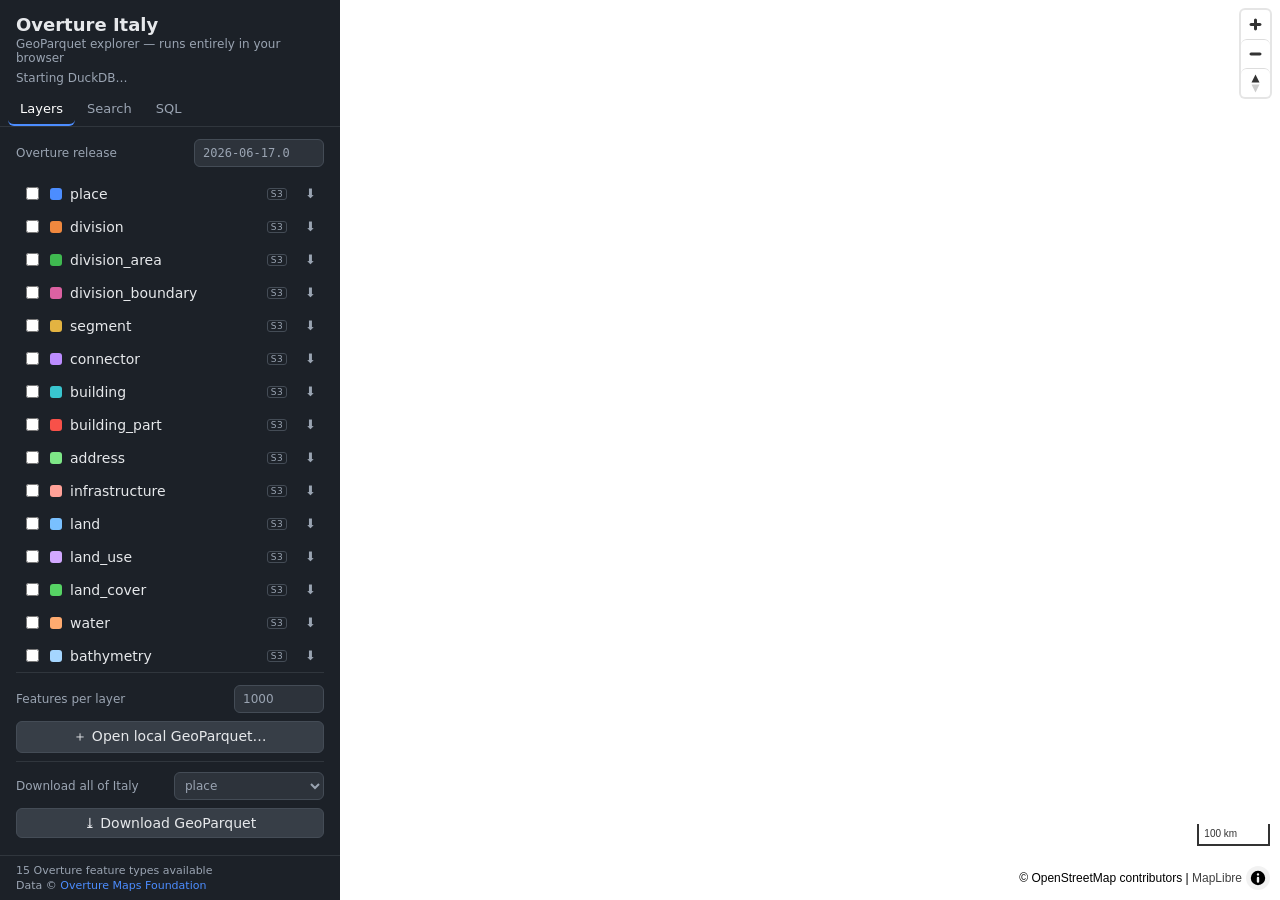
==== commit 0629d84a: "Add Italy-wide layer download to the web app New "Download all of Italy" control in the Layers panel" ====
--- a/webapp/index.html
+++ b/webapp/index.html
@@ -32,6 +32,13 @@
         </label>
         <button id="local-file-btn">＋ Open local GeoParquet…</button>
         <input id="local-file-input" type="file" accept=".parquet,.geoparquet" multiple hidden>
+        <div class="italy-download">
+          <label>Download all of Italy
+            <select id="italy-layer-select"></select>
+          </label>
+          <button id="italy-download-btn">⤓ Download GeoParquet</button>
+          <div id="italy-download-status" class="muted"></div>
+        </div>
       </div>
     </section>
 
--- a/webapp/style.css
+++ b/webapp/style.css
@@ -132,3 +132,21 @@
   font-size: 9px; text-transform: uppercase; letter-spacing: 0.4px;
   color: #9aa4b2; border: 1px solid #444c56; border-radius: 3px; padding: 0 3px;
 }
+
+/* Italy-wide extract download */
+.italy-download {
+  border-top: 1px solid #30363d; padding-top: 10px;
+  display: flex; flex-direction: column; gap: 8px;
+}
+.italy-download label {
+  display: flex; justify-content: space-between; align-items: center; gap: 8px;
+  color: #9aa4b2; font-size: 12px;
+}
+.italy-download select {
+  background: #2d333b; border: 1px solid #444c56; border-radius: 6px;
+  color: inherit; padding: 5px 6px; font: inherit; width: 150px;
+}
+#italy-download-btn:disabled { opacity: 0.5; cursor: default; }
+#italy-download-status { min-height: 14px; }
+#italy-download-status.error { color: #f85149; }
+#italy-download-status.ok { color: #3fb950; }
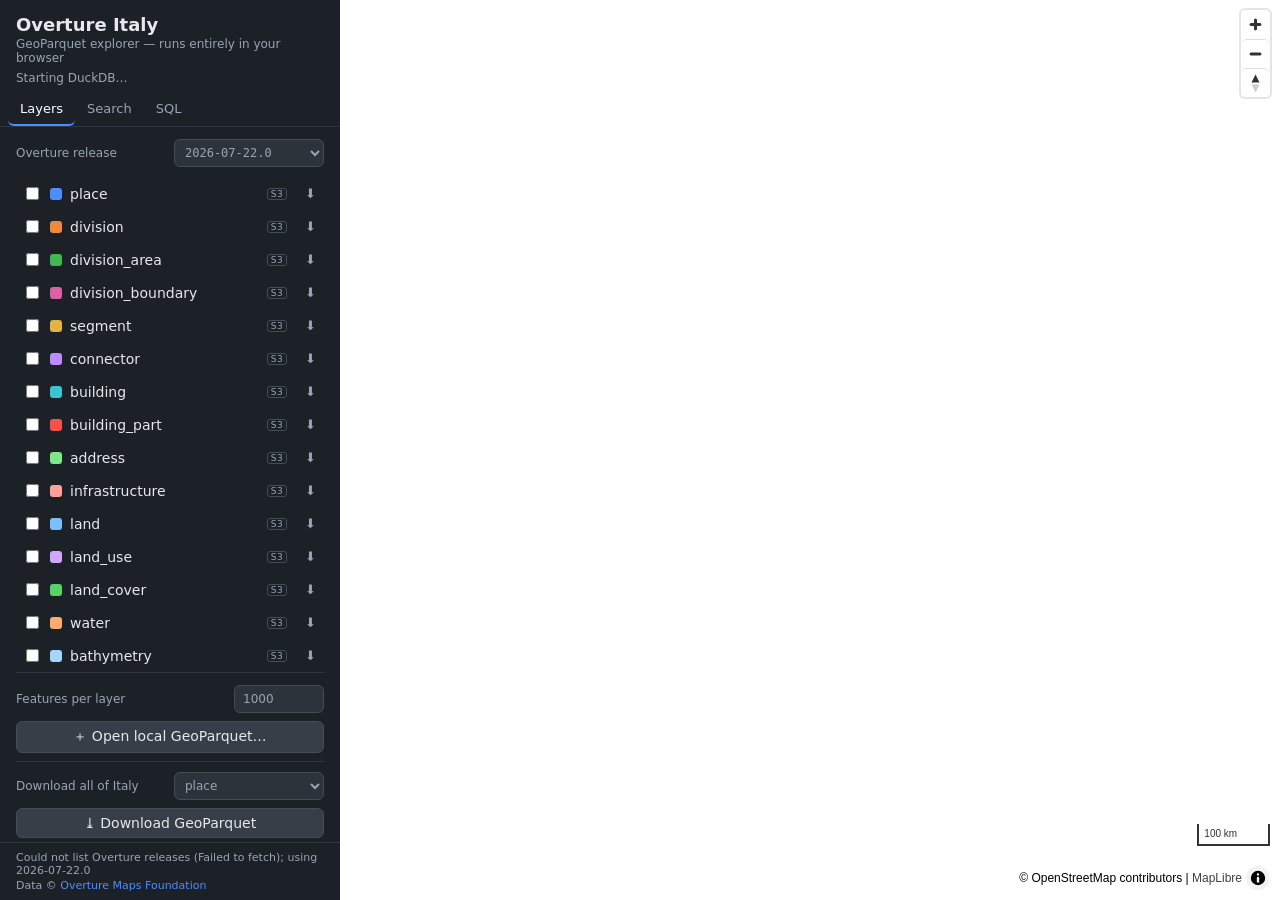
==== commit 97552e75: "Fix remote Overture queries: list S3 parts instead of globbing The web app addressed Overture data a" ====
--- a/webapp/index.html
+++ b/webapp/index.html
@@ -23,7 +23,7 @@
 
     <section id="tab-layers" class="tab-panel active">
       <label class="release-row">Overture release
-        <input id="release-input" value="2026-06-17.0" spellcheck="false">
+        <select id="release-select"><option>loading…</option></select>
       </label>
       <div id="layer-list"></div>
       <div class="panel-footer">
--- a/webapp/style.css
+++ b/webapp/style.css
@@ -116,7 +116,10 @@
   display: flex; justify-content: space-between; align-items: center; gap: 8px;
   color: #9aa4b2; font-size: 12px; margin-bottom: 10px;
 }
-.release-row input { width: 130px; font-family: ui-monospace, Menlo, Consolas, monospace; }
+.release-row select {
+  width: 150px; font-family: ui-monospace, Menlo, Consolas, monospace; font-size: 12px;
+  background: #2d333b; border: 1px solid #444c56; border-radius: 6px; color: inherit; padding: 5px 6px;
+}
 
 #engine-status { margin: 6px 0 0; }
 #engine-status.error { color: #f85149; }
